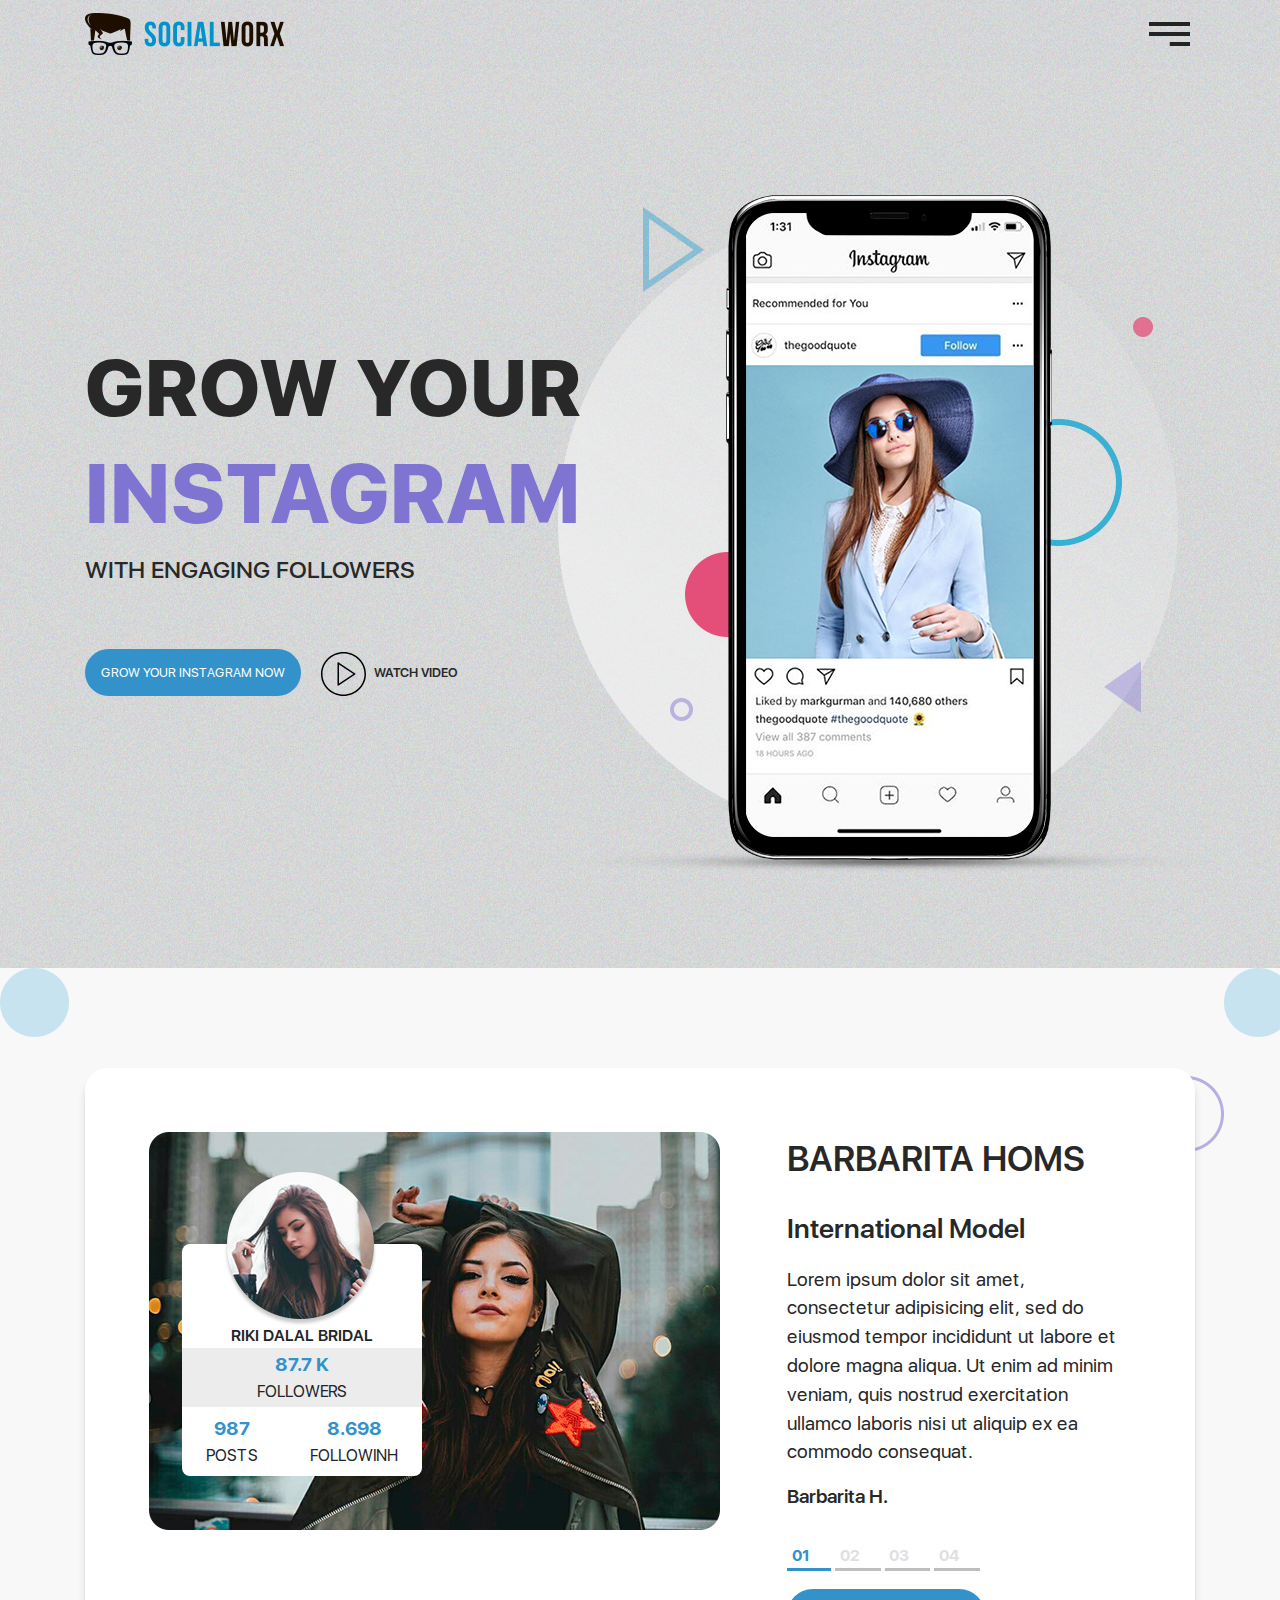
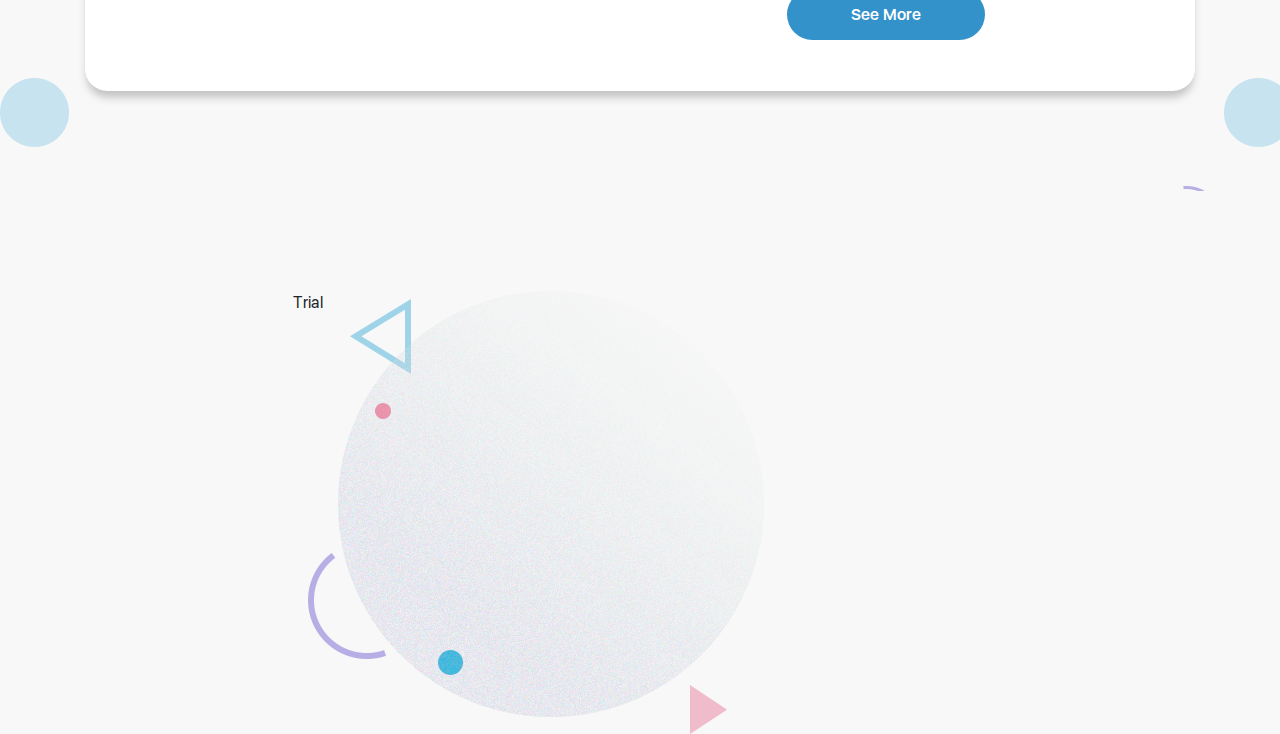
==== index.html @ 3f2e497f "two sections" ====
<!DOCTYPE html>
<html lang="en">
    <head>
        <title>Social Worx</title>
        <meta charset="utf-8">
        <meta name="viewport" content="width=device-width,initial-scale=1">    
        <link rel="stylesheet" href="./css/bootstrap.min.css">
        <link rel="stylesheet" href="./css/style.css"> 
    </head>
    <body>
        <nav class="navbar navbar-expand-lg" id="mainNav">
            <div class="container">
                      <a class="navbar-brand" href="#page-top"><img src="img/logo.png"/></a>
                      <a href="#" class="navbar-toggler-right">
                         <i class="h_menu_icon"></i>
                      </a>                      
            </div>
        </nav>
    <header class="masthead">
            <div class="container h-100">
              <div class="row h-100">
                <div class="col-lg-7 my-auto h_content">
                  <div class="header-content">
                     <div><h1 class="h_title">Grow Your</h1></div> 
                     <div><h1 class="h_subtitle">Instagram</h1></div> 
                     <span class="h_text">With engaging followers</span>
                     <div class="h_links">
                         <a href="#grow" class="h_btn">GROW YOUR INSTAGRAM NOW</a>
                         <a href="#watch" class="h_play_link"><i class="play"></i> Watch Video</a>
                     </div>
                    
                  </div>
                </div>
                <div class="col-lg-5 my-auto h_device">
                  <div class="device-container">
                    <div class="device-mockup iphone6_plus portrait white">
                      <div class="device">
                        <div class="screen">
                          <!-- Demo image for screen mockup, you can put an image here, some HTML, an animation, video, or anything else! -->
                          <img src="img/3.png" alt="">
                        </div>
                        <div class="button">
                          <!-- You can hook the "home button" to some JavaScript events or just remove it -->
                        </div>
                      </div>
                    </div>
                  </div>
                </div>
              </div>
            </div>
    </header>
    <section class="testimonials text-center" id="testimonials">
            <div class="container">              
                  <div class="testimonial">
                        <div class="row">
                      <div class="col-lg-7">
                          <div class="tes-img-block">
                              <img src="img/group.png" alt="" class="tes-img">
                              <div class="tes-account-block">
                                  <img src="img/ava.png" alt="" class="account-ava">
                                    <span class="account-name">Riki Dalal Bridal</span>
                                    <div class="folowers"><span class="cnt">87.7 k</span> Followers</div>
                                    <div class="account-counter">
                                        <span class="account-posts"><span class="cnt">987</span> posts</span>
                                        <span class="account-folowinh"><span class="cnt">8.698</span> followinh</span>
                                    </div>
                              </div>
                          </div>
                      </div>
                      <div class="col-lg-5">
                          <div class="tes-data-block">
                          <span class="tes-name">Barbarita Homs</span>
                          <span class="tes-subtitle">International Model</span>
                          <div class="tes-text">
                                Lorem ipsum dolor sit amet, consectetur adipisicing elit, sed do eiusmod tempor incididunt ut labore et dolore magna aliqua. Ut enim ad minim veniam, quis nostrud exercitation ullamco laboris nisi ut aliquip ex ea commodo consequat. 
                          </div>
                          <span class="tes-author">Barbarita H.</span>
                          <div class="slides">
                              <ul>
                                  <li class="active"><a href="#1">01</a></li>
                                  <li><a href="#2">02</a></li>
                                  <li><a href="#3">03</a></li>
                                  <li><a href="#4">04</a></li>                       
                              </ul>
                          </div>
                          <a href="#more" class="insta-button">See More</a>
                        </div>
                      </div> 
                      </div>                   
                              
              </div>
            </div>
    </section>     
    <section class="trial-offer text-center" id="trial-offer">
            <div class="container">              
                <div class="row">
                        <div class="col-lg-5">
                            <img src="img/trial.png" class="trial-bg">
                            <div class="trial-cost">
                                Trial
                            </div>
                        </div>
                        <div class="col-lg-7"></div>
                </div>
            </div>      

    </section>
          <script src="./js/jquery-3.3.1.min.js"></script>
          <script src="./js/bootstrap.min.js"></script>    
          <script src="./js/script.js"></script>
    </body>
</html>
---- css/style.css ----
/*-----------Bg images-------------*/
/*-----------Font colors-----------*/
/*------------Bg colors-----------*/
@font-face {
  font-family: 'SF UI Display Ultralight';
  font-style: normal;
  font-weight: normal;
  src: local("SF UI Display Ultralight"), url("sf-ui-display-ultralight-58646b19bf205.woff") format("woff"); }

@font-face {
  font-family: 'SF UI Display Thin';
  font-style: normal;
  font-weight: normal;
  src: local("SF UI Display Thin"), url("sf-ui-display-thin-58646e9b26e8b.woff") format("woff"); }

@font-face {
  font-family: 'SF UI Display Light';
  font-style: normal;
  font-weight: normal;
  src: local("SF UI Display Light"), url("sf-ui-display-light-58646b33e0551.woff") format("woff"); }

@font-face {
  font-family: 'SF UI Display Medium';
  font-style: normal;
  font-weight: normal;
  src: local("SF UI Display Medium"), url("sf-ui-display-medium-58646be638f96.woff") format("woff"); }

@font-face {
  font-family: 'SF UI Display Regular';
  font-style: normal;
  font-weight: normal;
  src: local("SF UI Display Regular"), url("SFUIDisplay-Regular.woff") format("woff"); }

@font-face {
  font-family: 'SF UI Display Semibold';
  font-style: normal;
  font-weight: normal;
  src: local("SF UI Display Semibold"), url("sf-ui-display-semibold-58646eddcae92.woff") format("woff"); }

@font-face {
  font-family: 'SF UI Display Bold';
  font-style: normal;
  font-weight: normal;
  src: local("SF UI Display Bold"), url("sf-ui-display-bold-58646a511e3d9.woff") format("woff"); }

@font-face {
  font-family: 'SF UI Display Heavy';
  font-style: normal;
  font-weight: normal;
  src: local("SF UI Display Heavy"), url("sf-ui-display-heavy-586470160b9e5.woff") format("woff"); }

body, html {
  width: 100%;
  height: 100%; }

body {
  font-family: SF UI Display Regular,MyriadPro-Regular,sans-serif;
  background-color: #f8f8f8; }

a {
  -webkit-transition: all .35s;
  -o-transition: all .35s;
  transition: all .35s; }

hr {
  max-width: 100px;
  margin: 25px auto 0;
  border-width: 1px;
  border-color: rgba(34, 34, 34, 0.1); }
  hr.light {
    border-color: #fff; }

h1, h2, h3, h4, h5, h6 {
  font-family: SF UI Display Heavy,Helvetica,Arial,sans-serif;
  font-weight: 200;
  letter-spacing: 1px; }

p {
  font-size: 18px;
  line-height: 1.5;
  margin-bottom: 20px; }

section {
  padding: 100px 0; }
  section h2 {
    font-size: 50px; }

i.play {
  background: url("../img/play-button.svg");
  display: inline-block;
  height: 2.8rem;
  width: 2.8rem;
  vertical-align: middle;
  margin-right: 0.3rem; }

i.h_menu_icon {
  background: url("../img/menu.png");
  display: inline-block;
  height: 1.5rem;
  width: 2.6rem;
  vertical-align: middle;
  margin-right: 0.3rem; }

.h_content {
  z-index: 2; }

.h_device {
  z-index: 1; }

.insta-button {
  padding: 1rem 4rem;
  background-color: #3392ca;
  color: #fff;
  border-radius: 1.8rem;
  text-decoration: none; }

#mainNav {
  border-color: rgba(34, 34, 34, 0.05);
  background: url("../img/header_bg.png"), #d1d5d4;
  -webkit-transition: all .35s;
  -o-transition: all .35s;
  transition: all .35s;
  font-weight: 200;
  letter-spacing: 1px; }
  #mainNav .navbar-brand {
    color: #fdcc52;
    font-weight: 200;
    letter-spacing: 1px; }
    #mainNav .navbar-brand:focus, #mainNav .navbar-brand:hover {
      color: #fcbd20; }
  #mainNav .navbar-toggler {
    font-size: 12px;
    padding: 8px 10px;
    color: #222; }
  #mainNav .navbar-nav > li > a {
    font-size: 11px;
    letter-spacing: 2px;
    text-transform: uppercase;
    color: #222; }
    #mainNav .navbar-nav > li > a.active {
      color: #fdcc52 !important;
      background-color: transparent; }
      #mainNav .navbar-nav > li > a.active:hover {
        background-color: transparent; }
    #mainNav .navbar-nav > li > a:focus {
      color: #222; }
      #mainNav .navbar-nav > li > a:focus:hover {
        color: #fdcc52; }
    #mainNav .navbar-nav > li > a:hover {
      color: #fdcc52; }

#testimonials {
  background: url("../img/testimonials_bg.png"); }
  #testimonials .testimonial {
    width: 100%;
    background-color: #fff;
    padding: 4rem;
    border-radius: 1.4rem;
    box-shadow: 0 8px 8px -2px #23232342;
    -moz-box-shadow: 0 8px 8px -2px #23232342;
    -webkit-box-shadow: 0 8px 8px -2px #23232342; }
    #testimonials .testimonial .tes-img-block {
      width: 100%; }
    #testimonials .testimonial .tes-data-block {
      font-family: SF UI Display Semibold,Helvetica,Arial,sans-serif;
      text-align: left;
      padding-left: 3rem;
      color: #282828; }
      #testimonials .testimonial .tes-data-block .tes-name {
        font-size: 2.2rem;
        text-transform: uppercase;
        display: block;
        padding-bottom: 1.5rem; }
      #testimonials .testimonial .tes-data-block .tes-subtitle {
        font-size: 1.7rem; }
      #testimonials .testimonial .tes-data-block .tes-text {
        padding-top: 1rem;
        font-family: SF UI Display Regular,Helvetica,Arial,sans-serif;
        font-size: 1.2rem;
        padding-bottom: 1rem; }
      #testimonials .testimonial .tes-data-block .tes-author {
        font-size: 1.2rem; }
  #testimonials .tes-account-block {
    background-color: #fff;
    padding-top: 5rem;
    border-radius: 0.5rem;
    position: absolute;
    top: 7rem;
    left: 3rem; }
    #testimonials .tes-account-block .account-ava {
      position: absolute;
      top: -4.5rem;
      left: 2.6rem; }
    #testimonials .tes-account-block .account-name {
      font-family: SF UI Display Semibold,Helvetica,Arial,sans-serif;
      text-transform: uppercase; }
    #testimonials .tes-account-block .folowers {
      background-color: #ececec;
      padding: 0.2rem;
      text-transform: uppercase;
      font-family: SF UI Display Regular,Helvetica,Arial,sans-serif; }
    #testimonials .tes-account-block .cnt {
      color: #3392ca;
      font-family: SF UI Display Bold,Helvetica,Arial,sans-serif;
      text-transform: uppercase;
      font-size: 1.2rem;
      display: block; }
    #testimonials .tes-account-block .account-posts, #testimonials .tes-account-block .account-folowinh {
      display: inline-block;
      padding: 0.5rem 1.5rem;
      text-transform: uppercase;
      font-family: SF UI Display Regular,Helvetica,Arial,sans-serif; }
  #testimonials .insta-button {
    text-decoration: none; }
    #testimonials .insta-button:hover {
      color: #fff;
      background-color: #287eb1; }
  #testimonials .slides ul {
    list-style: none;
    padding-left: 0;
    padding-top: 2rem;
    padding-bottom: 1rem; }
    #testimonials .slides ul li {
      display: inline-block;
      padding-right: 1rem;
      border-bottom: 0.2rem solid;
      text-align: center;
      color: #bebebe;
      text-transform: uppercase;
      font-family: SF UI Display Bold,Helvetica,Arial,sans-serif; }
      #testimonials .slides ul li.active, #testimonials .slides ul li:hover {
        color: #3392ca; }
        #testimonials .slides ul li.active a, #testimonials .slides ul li:hover a {
          color: #3392ca; }
      #testimonials .slides ul li a {
        padding: 0.3rem;
        color: #e0e0e0;
        text-decoration: none; }

#trial-offer .trial-bg {
  position: absolute; }

@media (min-width: 992px) {
  #mainNav {
    border-color: transparent; }
    #mainNav .navbar-brand {
      color: fade(white, 70%); }
      #mainNav .navbar-brand:focus, #mainNav .navbar-brand:hover {
        color: #fff; }
    #mainNav .navbar-nav > li > a {
      color: rgba(255, 255, 255, 0.7); }
      #mainNav .navbar-nav > li > a:focus {
        color: rgba(255, 255, 255, 0.7); }
        #mainNav .navbar-nav > li > a:focus:hover {
          color: #fff; }
      #mainNav .navbar-nav > li > a:hover {
        color: #fff; }
    #mainNav.navbar-shrink {
      border-color: rgba(34, 34, 34, 0.1);
      background-color: #fff; }
      #mainNav.navbar-shrink .navbar-brand {
        color: #222; }
        #mainNav.navbar-shrink .navbar-brand:focus, #mainNav.navbar-shrink .navbar-brand:hover {
          color: #fdcc52; }
      #mainNav.navbar-shrink .navbar-nav > li > a {
        color: #222; }
        #mainNav.navbar-shrink .navbar-nav > li > a:focus {
          color: #222; }
          #mainNav.navbar-shrink .navbar-nav > li > a:focus:hover {
            color: #fdcc52; }
        #mainNav.navbar-shrink .navbar-nav > li > a:hover {
          color: #fdcc52; } }

header.masthead {
  position: relative;
  width: 100%;
  padding-top: 150px;
  padding-bottom: 100px;
  color: #282828;
  background: url("../img/header_bg.png"), #d1d5d4; }
  header.masthead .header-content {
    max-width: 500px;
    margin-bottom: 100px;
    text-align: center; }
    header.masthead .header-content .h_title {
      font-size: 5rem;
      color: #282828;
      text-transform: uppercase;
      text-align: left; }
    header.masthead .header-content .h_subtitle {
      font-size: 5.2rem;
      color: #7f74d1;
      text-transform: uppercase;
      text-align: left; }
    header.masthead .header-content .h_text {
      display: block;
      font-family: SF UI Display Medium;
      font-size: 1.5rem;
      color: #282828;
      text-transform: uppercase;
      text-align: left; }
    header.masthead .header-content .h_links {
      margin-top: 4rem; }
      header.masthead .header-content .h_links a {
        text-decoration: none; }
      header.masthead .header-content .h_links .h_btn {
        color: #fff;
        background-color: #3392ca;
        padding: 1rem;
        border-radius: 1.5rem;
        font-size: 0.8rem;
        text-decoration: none;
        text-transform: uppercase; }
        header.masthead .header-content .h_links .h_btn:hover {
          background-color: #287eb1; }
      header.masthead .header-content .h_links .h_play_link {
        margin-left: 1rem;
        font-size: 0.8rem;
        text-transform: uppercase;
        color: #282828;
        font-family: SF UI Display Semibold; }
    header.masthead .header-content h1 {
      font-size: 30px; }
  header.masthead .device-container {
    max-width: 325px; }
    header.masthead .device-container .screen img {
      border-radius: 3px; }

@media (min-width: 992px) {
  header.masthead {
    height: 100vh;
    min-height: 775px;
    padding-top: 0;
    padding-bottom: 0; }
    header.masthead .header-content {
      margin-bottom: 0;
      text-align: left; }
      header.masthead .header-content h1 {
        font-size: 50px; }
    header.masthead .device-container {
      max-width: 325px;
      margin-left: -12rem;
      margin-top: 2rem;
      z-index: 1; } }

section.download {
  position: relative;
  padding: 150px 0; }
  section.download h2 {
    font-size: 50px;
    margin-top: 0; }
  section.download .badges .badge-link {
    display: block;
    margin-bottom: 25px; }
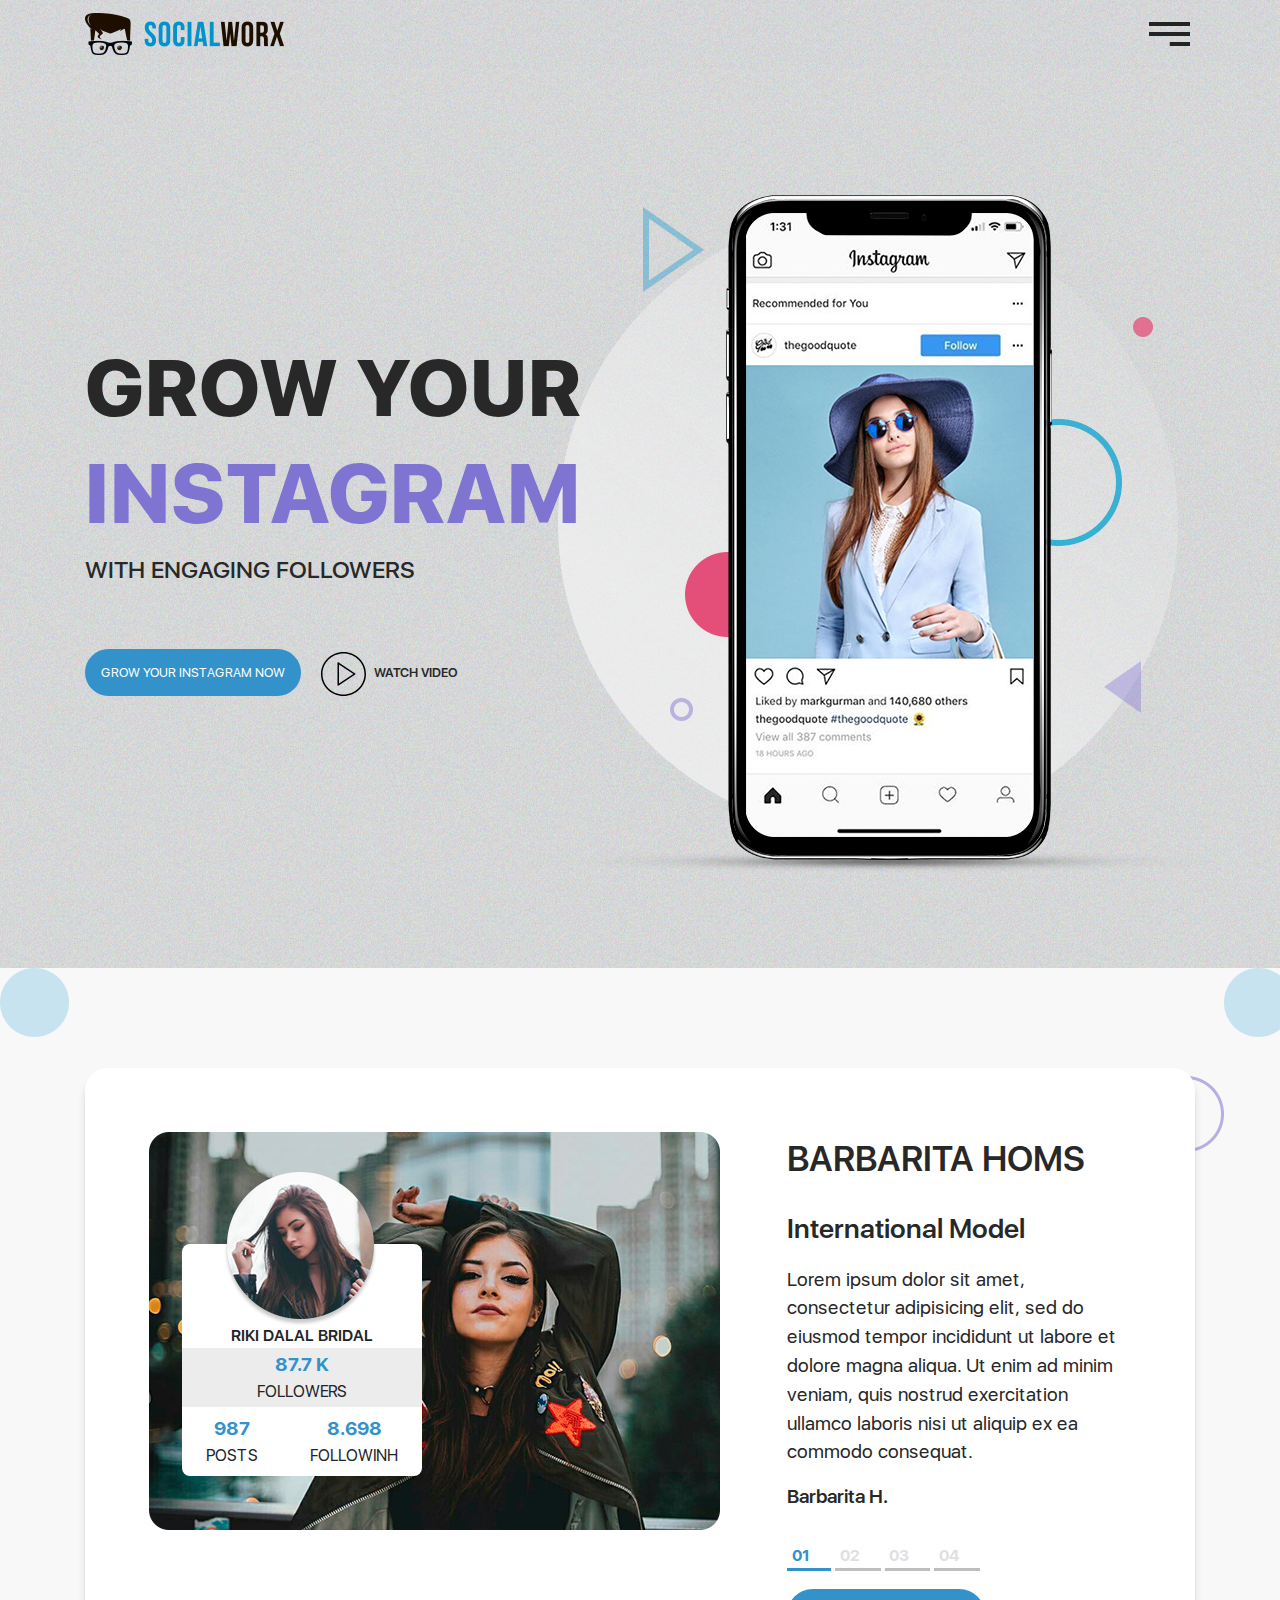
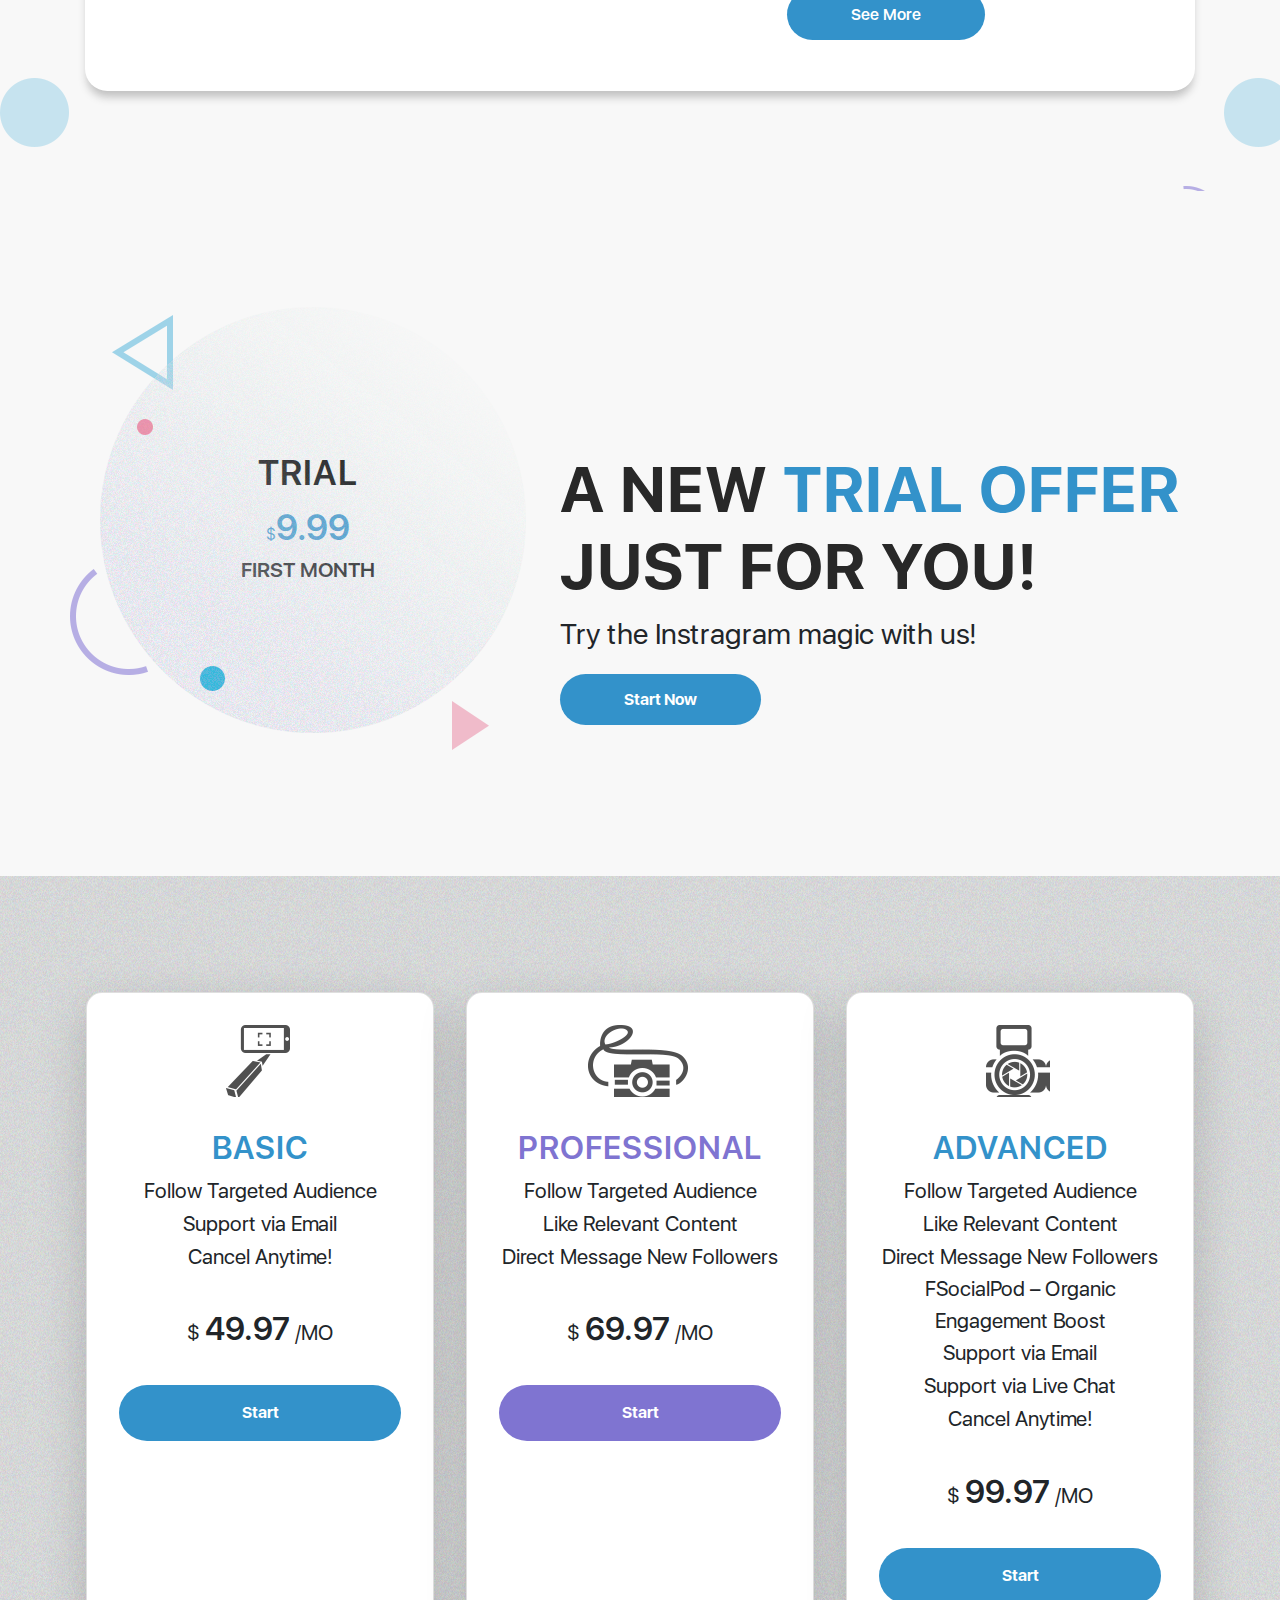
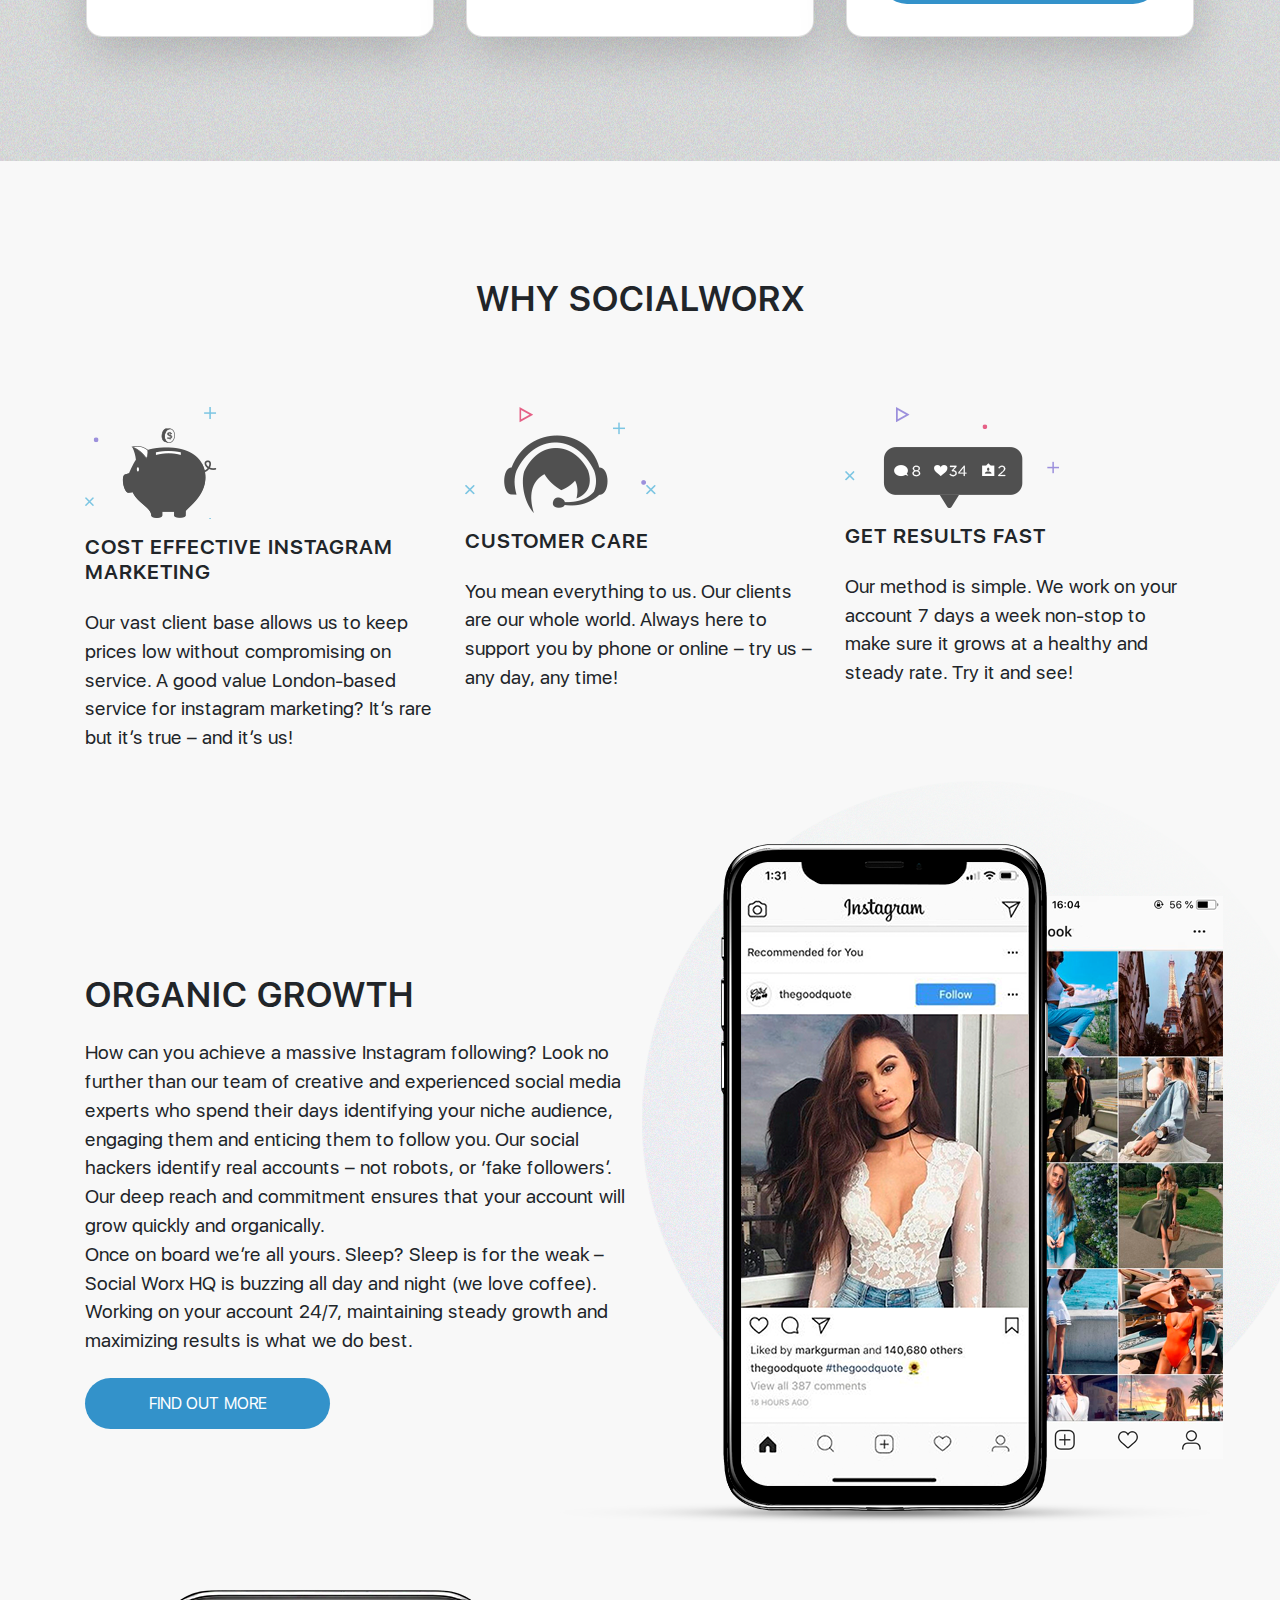
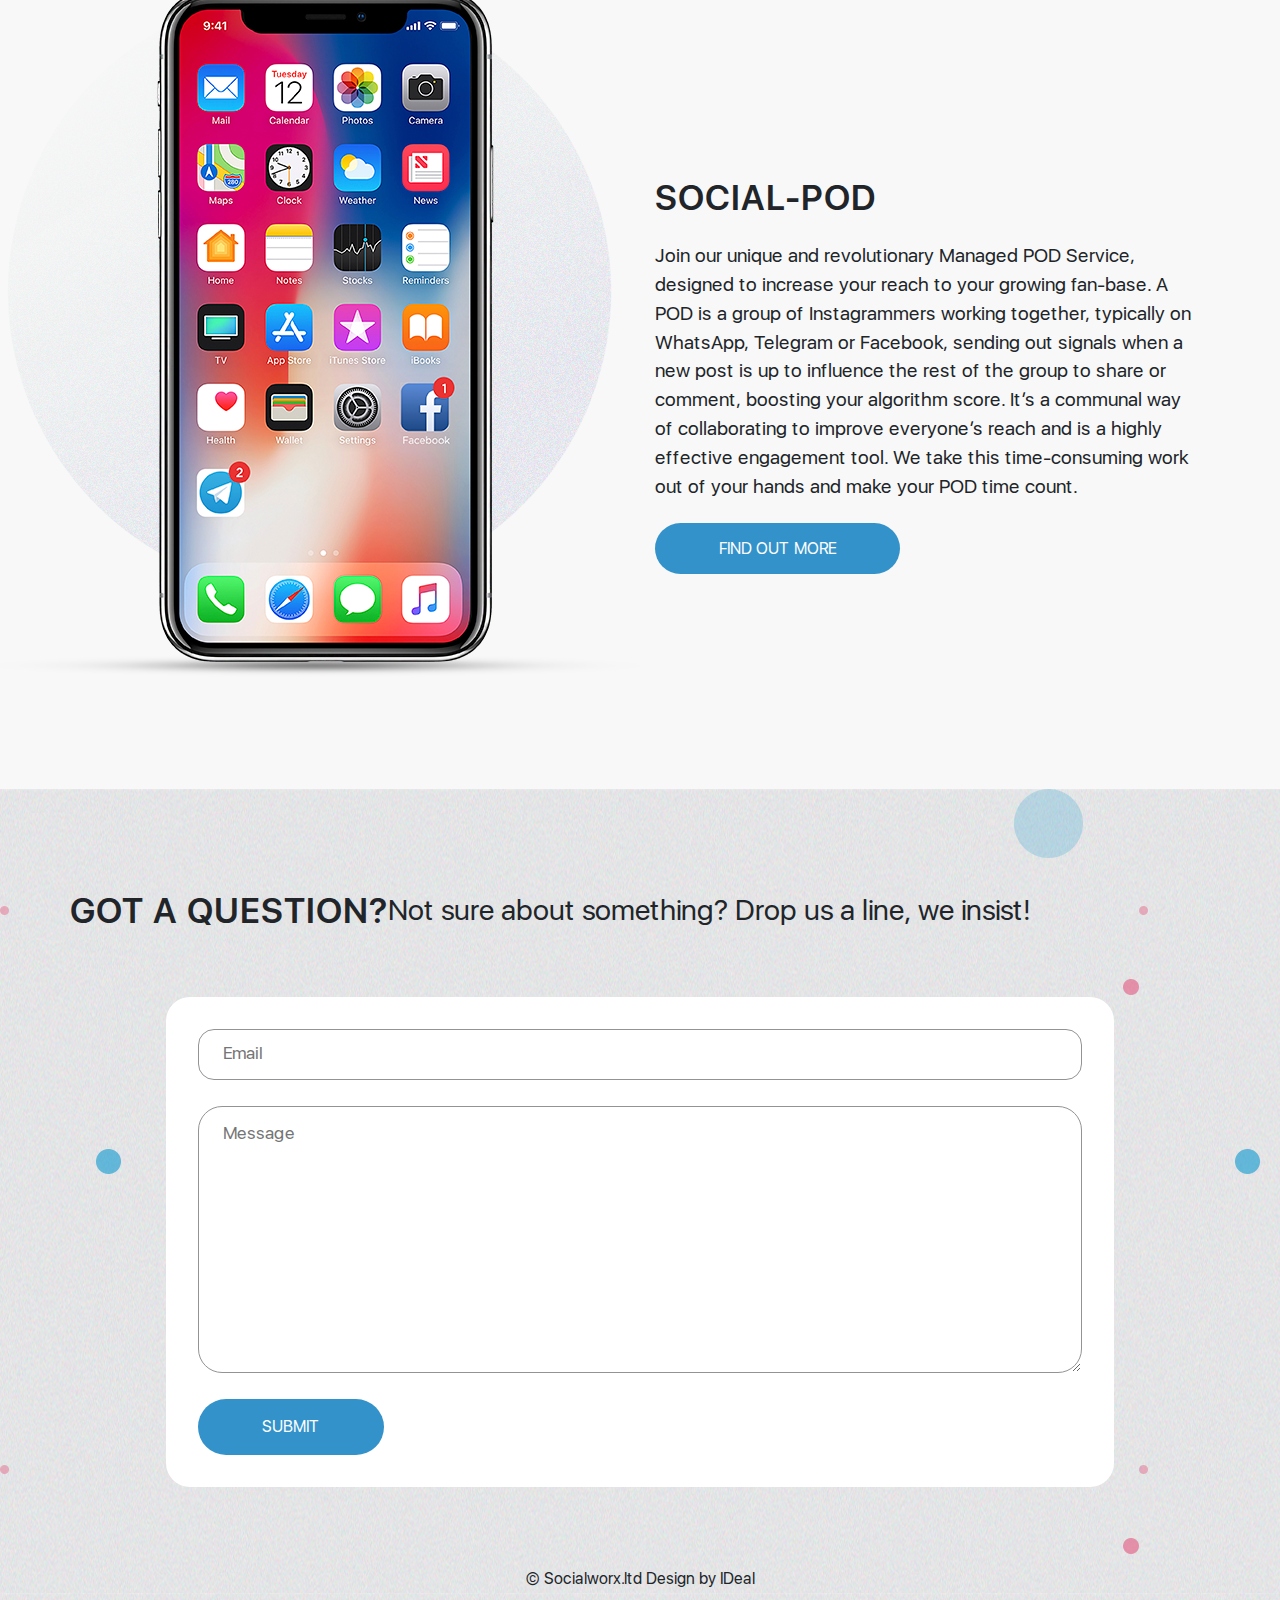
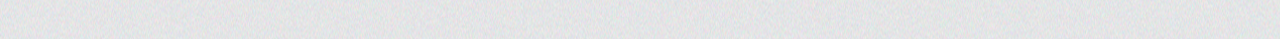
==== commit fbdcad91: "without phone slider" ====
--- a/index.html
+++ b/index.html
@@ -97,14 +97,143 @@
                         <div class="col-lg-5">
                             <img src="img/trial.png" class="trial-bg">
                             <div class="trial-cost">
-                                Trial
+                                <h2>Trial</h2>
+                                <div class="cost">$<span>9.99</span></div>
+                                <p>First Month</p>
                             </div>
                         </div>
-                        <div class="col-lg-7"></div>
-                </div>
-            </div>      
+                        <div class="col-lg-7 trial-text">
+                            <h2>A new <span class="trial-blue-text">TRIAL offer</span> just for you! </h2>
+                            <span class="trial-subtitle">Try the Instragram magic with us! </span>
+                            <a href="#start" class="insta-button">Start Now</a>
+                        </div>
+                </div>
+            </div>
+    </section>
+    <section class="pricing text-center card-deck mb-3" id="pricing">
+            <div class="container">              
+                <div class="row">
+                        <div class="card mb-4 price-block shadow-lg">
+                            <span class="price-icon">
+                                <i class="p-basic"></i>
+                            </span>
+                            <h2>Basic</h2>
+                            <p>Follow Targeted Audience</p>
+                            <p>Support via Email</p>
+                            <p>Cancel Anytime!</p>
+                            
+                            <p class="cost">$ <span class="number">49.97</span> /MO</p>
 
-    </section>
+                            <a href="#start" class="insta-button">Start</a>
+                        </div>
+                        <div class="card mb-4 price-block price-pro shadow-lg">
+                                <span class="price-icon">
+                                        <i class="p-pro"></i>
+                                    </span>
+                                    <h2>Professional</h2>
+                                    <p>Follow Targeted Audience</p>
+                                    <p>Like Relevant Content</p>
+                                    <p>Direct Message New Followers</p>
+                                    
+                                    <p class="cost">$ <span class="number">69.97</span> /MO</p>
+        
+                                    <a href="#start" class="insta-button">Start</a>
+                        </div>
+                        <div class="card mb-4 price-block shadow-lg">
+                                <span class="price-icon">
+                                        <i class="p-advanced"></i>
+                                    </span>
+                                    <h2>ADVANCED</h2>
+                                    <p>Follow Targeted Audience</p>
+                                    <p>Like Relevant Content</p>
+                                    <p>Direct Message New Followers</p>
+                                    <p>FSocialPod – Organic Engagement Boost</p>
+                                    <p>Support via Email</p>
+                                    <p>Support via Live Chat</p>
+                                    <p>Cancel Anytime!</p>
+                                    
+                                    <p class="cost">$ <span class="number">99.97</span> /MO</p>
+        
+                                    <a href="#start" class="insta-button">Start</a>
+                        </div>
+                </div>
+            </div>
+    </section>
+    <section id="why" class="why text-center">
+        <div class="container">
+            <h2>WHY SOCIALWORX</h2>
+            <div class="row">                
+                <div class="col-lg-4 why-block">
+                    <div class="why-icon"><i class="pig-icon"></i></div>
+                    <h2>COST EFFECTIVE INSTAGRAM MARKETING</h2>
+                    <p>Our vast client base allows us to keep prices low without compromising on service. A good value London-based service for instagram marketing? It’s rare but it’s true – and it’s us!</p>
+
+                </div>
+                <div class="col-lg-4 why-block">
+                    <div class="why-icon"><i class="support-icon"></i></div>
+                    <h2>CUSTOMER CARE</h2>
+                    <p>You mean everything to us. Our clients are our whole world. Always here to support you by phone or online – try us – any day, any time!</p>
+                </div>
+                <div class="col-lg-4 why-block">
+                    <div class="why-icon"><i class="likes-icon"></i></div>
+                   <h2>GET RESULTS FAST</h2>
+                   <p>Our method is simple. We work on your account 7 days a week non-stop to make sure it grows at a healthy and steady rate. Try it and see!</p>
+
+                </div>
+            </div>
+        </div>
+    </section>
+    <section id="organic-growth" class="organic-growth">
+        <div class="container">
+            <div class="row">
+                <div class="col-lg-6">
+                  <h2>ORGANIC GROWTH</h2> 
+                  <p>
+                    How can you achieve a massive Instagram following? Look no further than our team of creative and experienced social media experts who spend their days identifying your niche audience, engaging them and enticing them to follow you. Our social hackers identify real accounts – not robots, or ‘fake followers’. Our deep reach and commitment ensures that your account will grow quickly and organically.
+                  </br>Once on board we’re all yours. Sleep? Sleep is for the weak – Social Worx HQ is buzzing all day and night (we love coffee). Working on your account 24/7, maintaining steady growth and maximizing results is what we do best.
+                  </p>
+                  <a href="#start" class="insta-button">Find out more</a>
+                </div>
+                <div class="col-lg-6">
+                  <img class="grow-img" src="img/group2.png"/>
+                </div>  
+            </div>
+        </div>
+    </section>
+    <section id="social-pod" class="social-pod">
+        <div class="container">
+            <div class="row">
+                <div class="col-lg-6">
+                    <img class="socpod-img" src="img/socialpod.png"/>
+                </div>
+                <div class="col-lg-6">                 
+                  <h2>SOCIAL-POD</h2> 
+                  <p>
+                        Join our unique and revolutionary Managed POD Service, designed to increase your reach to your growing fan-base. A POD is a group of Instagrammers working together, typically on WhatsApp, Telegram or Facebook, sending out signals when a new post is up to influence the rest of the group to share or comment, boosting your algorithm score. It’s a communal way of collaborating to improve everyone’s reach and is a highly effective engagement tool. We take this time-consuming work out of your hands and make your POD time count.
+                  </p>
+                  <a href="#start" class="insta-button">Find out more</a>
+                </div>  
+            </div>
+        </div>
+    </section>
+    <section id="questions" class="questions">
+        <div class="container">
+            <div class="row">
+                <h2>GOT A QUESTION?</h2>
+                <span class="questions-subtitle">Not sure about something? Drop us a line, we insist!</span>
+                <form action="" class="contact-form">
+                    <input type="email" name="email" id="email" placeholder="Email">
+                    <textarea name="message" id="message" cols="30" rows="10" placeholder="Message"></textarea>
+                    <input type="submit" class="insta-button" value="Submit">
+                </form>
+            </div>
+        </div>
+        
+    <div id="copyright" class="text-center">
+        © Socialworx.ltd Design by IDeal
+    </div>
+    </section>
+    
           <script src="./js/jquery-3.3.1.min.js"></script>
           <script src="./js/bootstrap.min.js"></script>    
           <script src="./js/script.js"></script>
--- a/css/style.css
+++ b/css/style.css
@@ -112,7 +112,10 @@
   background-color: #3392ca;
   color: #fff;
   border-radius: 1.8rem;
-  text-decoration: none; }
+  text-decoration: none;
+  white-space: nowrap; }
+  .insta-button:hover {
+    background-color: #287eb1; }
 
 #mainNav {
   border-color: rgba(34, 34, 34, 0.05);
@@ -237,8 +240,228 @@
         color: #e0e0e0;
         text-decoration: none; }
 
-#trial-offer .trial-bg {
-  position: absolute; }
+#trial-offer {
+  margin-bottom: 4rem; }
+  #trial-offer .trial-bg {
+    position: absolute;
+    left: 0;
+    top: 1rem; }
+  #trial-offer .trial-cost {
+    margin-top: 10rem;
+    text-align: center; }
+    #trial-offer .trial-cost h2 {
+      font-family: SF UI Display Semibold,Helvetica,Arial,sans-serif;
+      text-transform: uppercase;
+      font-size: 2.2rem;
+      color: #000; }
+    #trial-offer .trial-cost .cost {
+      color: #3392ca;
+      text-align: center; }
+      #trial-offer .trial-cost .cost span {
+        font-family: SF UI Display Semibold,Helvetica,Arial,sans-serif;
+        text-transform: uppercase;
+        font-size: 2.2rem; }
+    #trial-offer .trial-cost p {
+      font-family: SF UI Display Semibold,Helvetica,Arial,sans-serif;
+      text-transform: uppercase;
+      font-size: 1.3rem;
+      color: #000; }
+  #trial-offer .trial-text {
+    padding-top: 10rem;
+    text-align: left; }
+    #trial-offer .trial-text h2 {
+      font-family: SF UI Display Bold,Helvetica,Arial,sans-serif;
+      text-transform: uppercase;
+      font-size: 4rem;
+      color: #282828; }
+      #trial-offer .trial-text h2 .trial-blue-text {
+        color: #3392ca; }
+    #trial-offer .trial-text .trial-subtitle {
+      display: block;
+      padding-bottom: 2rem;
+      font-size: 1.8rem; }
+    #trial-offer .trial-text .insta-button {
+      text-decoration: none;
+      font-family: SF UI Display Bold,Helvetica,Arial,sans-serif; }
+      #trial-offer .trial-text .insta-button:hover {
+        color: #fff; }
+
+#pricing {
+  background: url("../img/header_bg.png"), #d1d5d4;
+  margin-left: 0;
+  margin-right: 0; }
+  #pricing .price-block {
+    background-color: #fff;
+    border-radius: 1rem;
+    text-align: center;
+    padding: 2rem;
+    margin: 1rem; }
+    #pricing .price-block .insta-button {
+      text-decoration: none;
+      font-family: SF UI Display Bold,Helvetica,Arial,sans-serif; }
+      #pricing .price-block .insta-button:hover {
+        color: #fff; }
+    #pricing .price-block h2 {
+      font-family: SF UI Display Semibold,Helvetica,Arial,sans-serif;
+      text-transform: uppercase;
+      color: #3392ca;
+      font-size: 2rem; }
+    #pricing .price-block p {
+      font-size: 1.3rem;
+      margin-top: 0;
+      margin-bottom: 0.1rem; }
+    #pricing .price-block p.cost {
+      margin-bottom: 2rem;
+      margin-top: 2rem; }
+      #pricing .price-block p.cost .number {
+        font-family: SF UI Display Semibold,Helvetica,Arial,sans-serif;
+        text-transform: uppercase;
+        font-size: 2rem; }
+    #pricing .price-block .price-icon {
+      margin-bottom: 2rem;
+      display: block; }
+    #pricing .price-block i.p-basic {
+      background: url("../img/p-basic.png");
+      display: inline-block;
+      height: 4.5rem;
+      width: 4rem;
+      vertical-align: middle;
+      margin-right: 0.3rem; }
+    #pricing .price-block i.p-advanced {
+      background: url("../img/p-advanced.png");
+      display: inline-block;
+      height: 4.5rem;
+      width: 4rem;
+      vertical-align: middle;
+      margin-right: 0.3rem; }
+    #pricing .price-block i.p-pro {
+      background: url("../img/p-pro.png");
+      display: inline-block;
+      height: 4.5rem;
+      width: 6.25rem;
+      vertical-align: middle;
+      margin-right: 0.3rem; }
+  #pricing .price-pro h2 {
+    color: #7f74d1; }
+  #pricing .price-pro .insta-button {
+    background-color: #7f74d1; }
+    #pricing .price-pro .insta-button:hover {
+      background-color: #655baf; }
+
+#why {
+  text-align: center; }
+  #why h2 {
+    font-family: SF UI Display Semibold,Helvetica,Arial,sans-serif;
+    text-transform: uppercase;
+    font-size: 2.2rem;
+    padding-bottom: 5rem; }
+  #why i.pig-icon {
+    background: url("../img/pig.png");
+    display: inline-block;
+    height: 7rem;
+    width: 9rem;
+    vertical-align: middle;
+    margin-right: 0.3rem; }
+  #why i.support-icon {
+    background: url("../img/support.png");
+    display: inline-block;
+    height: 6.6rem;
+    width: 12rem;
+    vertical-align: middle;
+    margin-right: 0.3rem; }
+  #why i.likes-icon {
+    background: url("../img/likes.png");
+    display: inline-block;
+    height: 6.3rem;
+    width: 13.4rem;
+    vertical-align: middle;
+    margin-right: 0.3rem; }
+  #why .why-block {
+    text-align: left; }
+    #why .why-block h2 {
+      font-size: 1.3rem;
+      margin-top: 1rem;
+      padding-bottom: 1rem; }
+    #why .why-block p {
+      font-size: 1.2rem; }
+
+#organic-growth h2, #social-pod h2 {
+  font-family: SF UI Display Semibold,Helvetica,Arial,sans-serif;
+  text-transform: uppercase;
+  font-size: 2.2rem;
+  padding-bottom: 1rem; }
+
+#organic-growth p, #social-pod p {
+  font-size: 1.2rem;
+  padding-bottom: 1rem; }
+
+#organic-growth .insta-button, #social-pod .insta-button {
+  text-decoration: none;
+  text-transform: uppercase; }
+  #organic-growth .insta-button:hover, #social-pod .insta-button:hover {
+    color: #fff;
+    background-color: #287eb1; }
+
+#organic-growth .grow-img, #social-pod .grow-img {
+  position: absolute;
+  left: -5rem;
+  top: -12rem; }
+
+#social-pod {
+  margin-top: 10rem; }
+  #social-pod .socpod-img {
+    position: absolute;
+    top: -12rem;
+    right: 0; }
+
+#questions {
+  background: url("../img/qu_bg2.png"), url("../img/qu_bg.png");
+  margin-top: 8rem;
+  margin-left: 0;
+  margin-right: 0;
+  padding-bottom: 3rem; }
+  #questions #copyright {
+    margin-top: 3rem; }
+  #questions .contact-form {
+    padding: 2rem;
+    background-color: #fff;
+    border-radius: 1.5rem;
+    width: 100%;
+    margin: 2rem 6rem; }
+    #questions .contact-form input[type="text"], #questions .contact-form input[type="email"] {
+      padding: 0.8rem 1.5rem;
+      display: block;
+      margin-bottom: 1.6rem;
+      width: 100%;
+      border-radius: 1rem;
+      outline: none;
+      border: 1px solid #939393; }
+      #questions .contact-form input[type="text"]::-webkit-input-placeholder, #questions .contact-form input[type="email"]::-webkit-input-placeholder {
+        font-size: 1.1rem; }
+    #questions .contact-form textarea {
+      padding: 0.8rem 1.5rem;
+      display: block;
+      margin-bottom: 1.6rem;
+      width: 100%;
+      border-radius: 1.5rem;
+      outline: none;
+      border: 1px solid #939393; }
+      #questions .contact-form textarea::-webkit-input-placeholder {
+        font-size: 1.1rem; }
+    #questions .contact-form input[type="submit"] {
+      outline: none;
+      cursor: pointer;
+      border: none;
+      text-transform: uppercase; }
+  #questions h2 {
+    font-family: SF UI Display Semibold,Helvetica,Arial,sans-serif;
+    text-transform: uppercase;
+    font-size: 2.2rem;
+    padding-bottom: 1rem; }
+  #questions .questions-subtitle {
+    display: block;
+    padding-bottom: 2rem;
+    font-size: 1.8rem; }
 
 @media (min-width: 992px) {
   #mainNav {
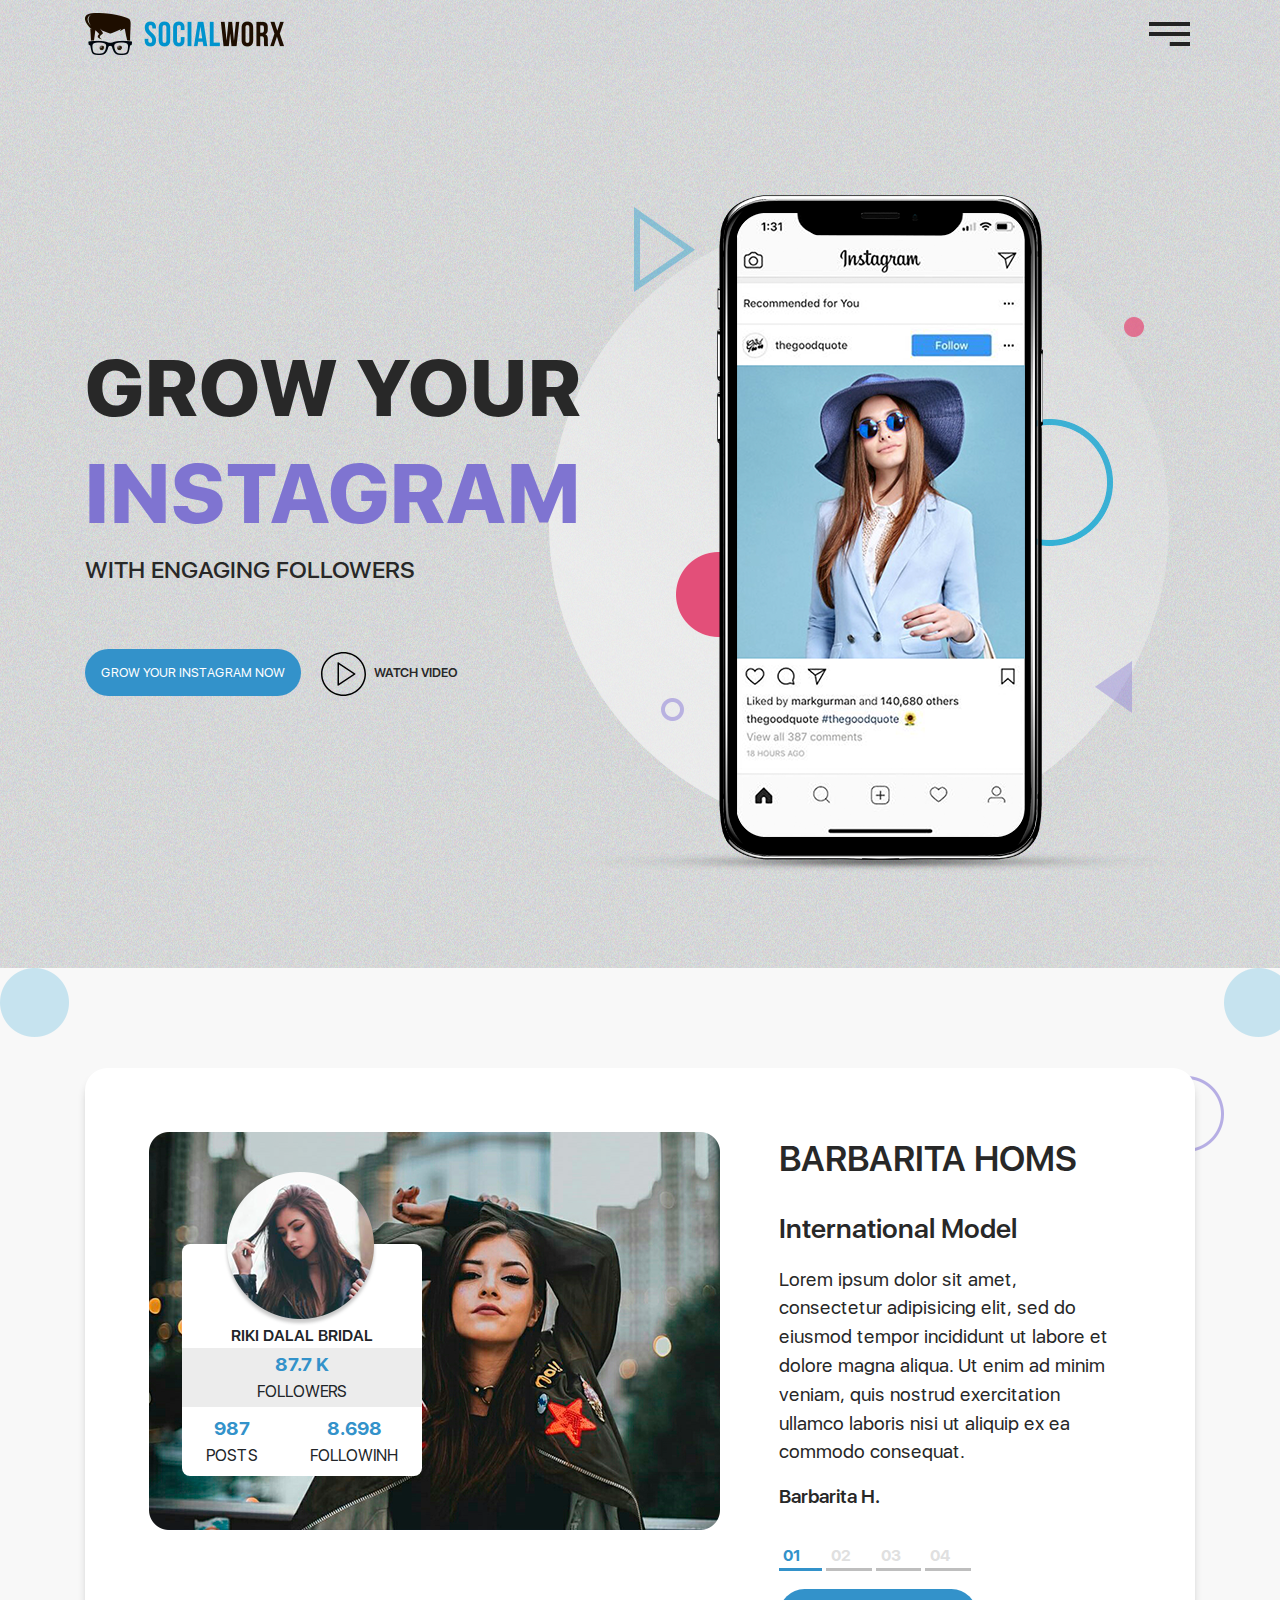
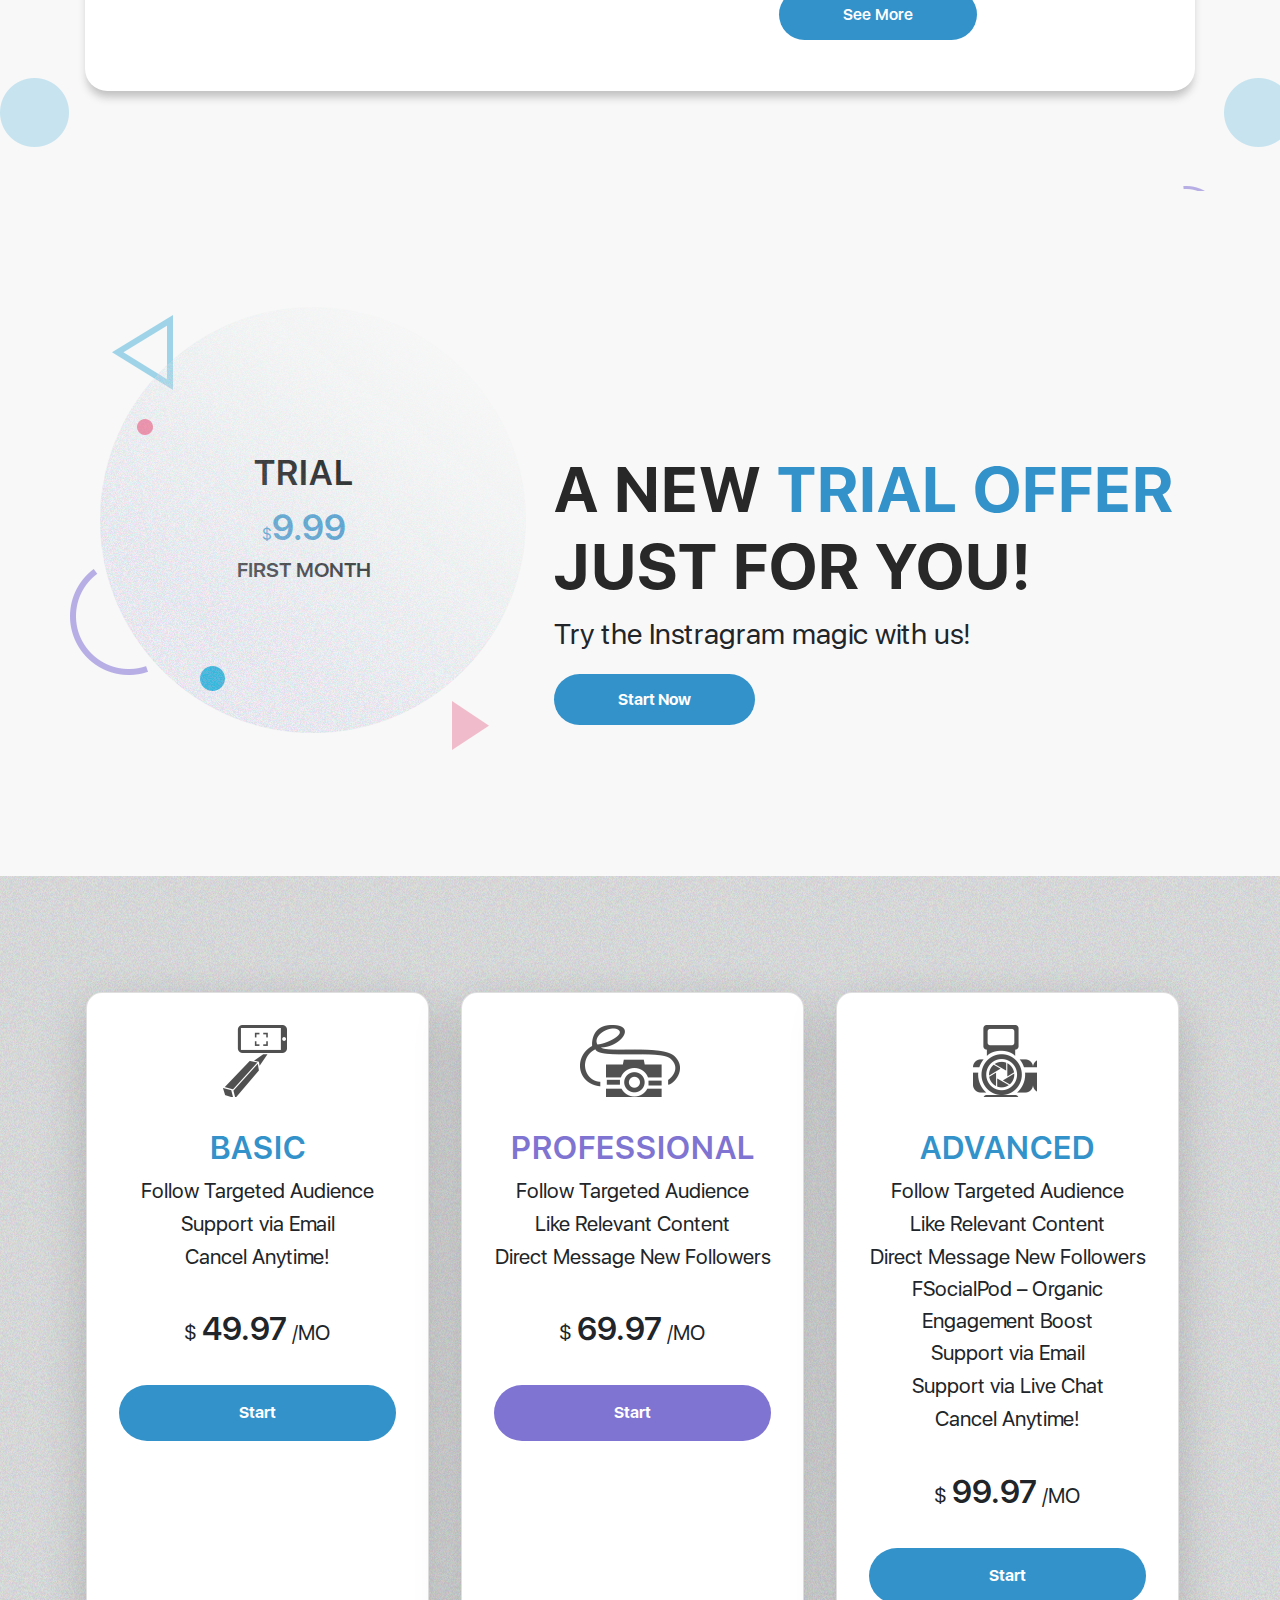
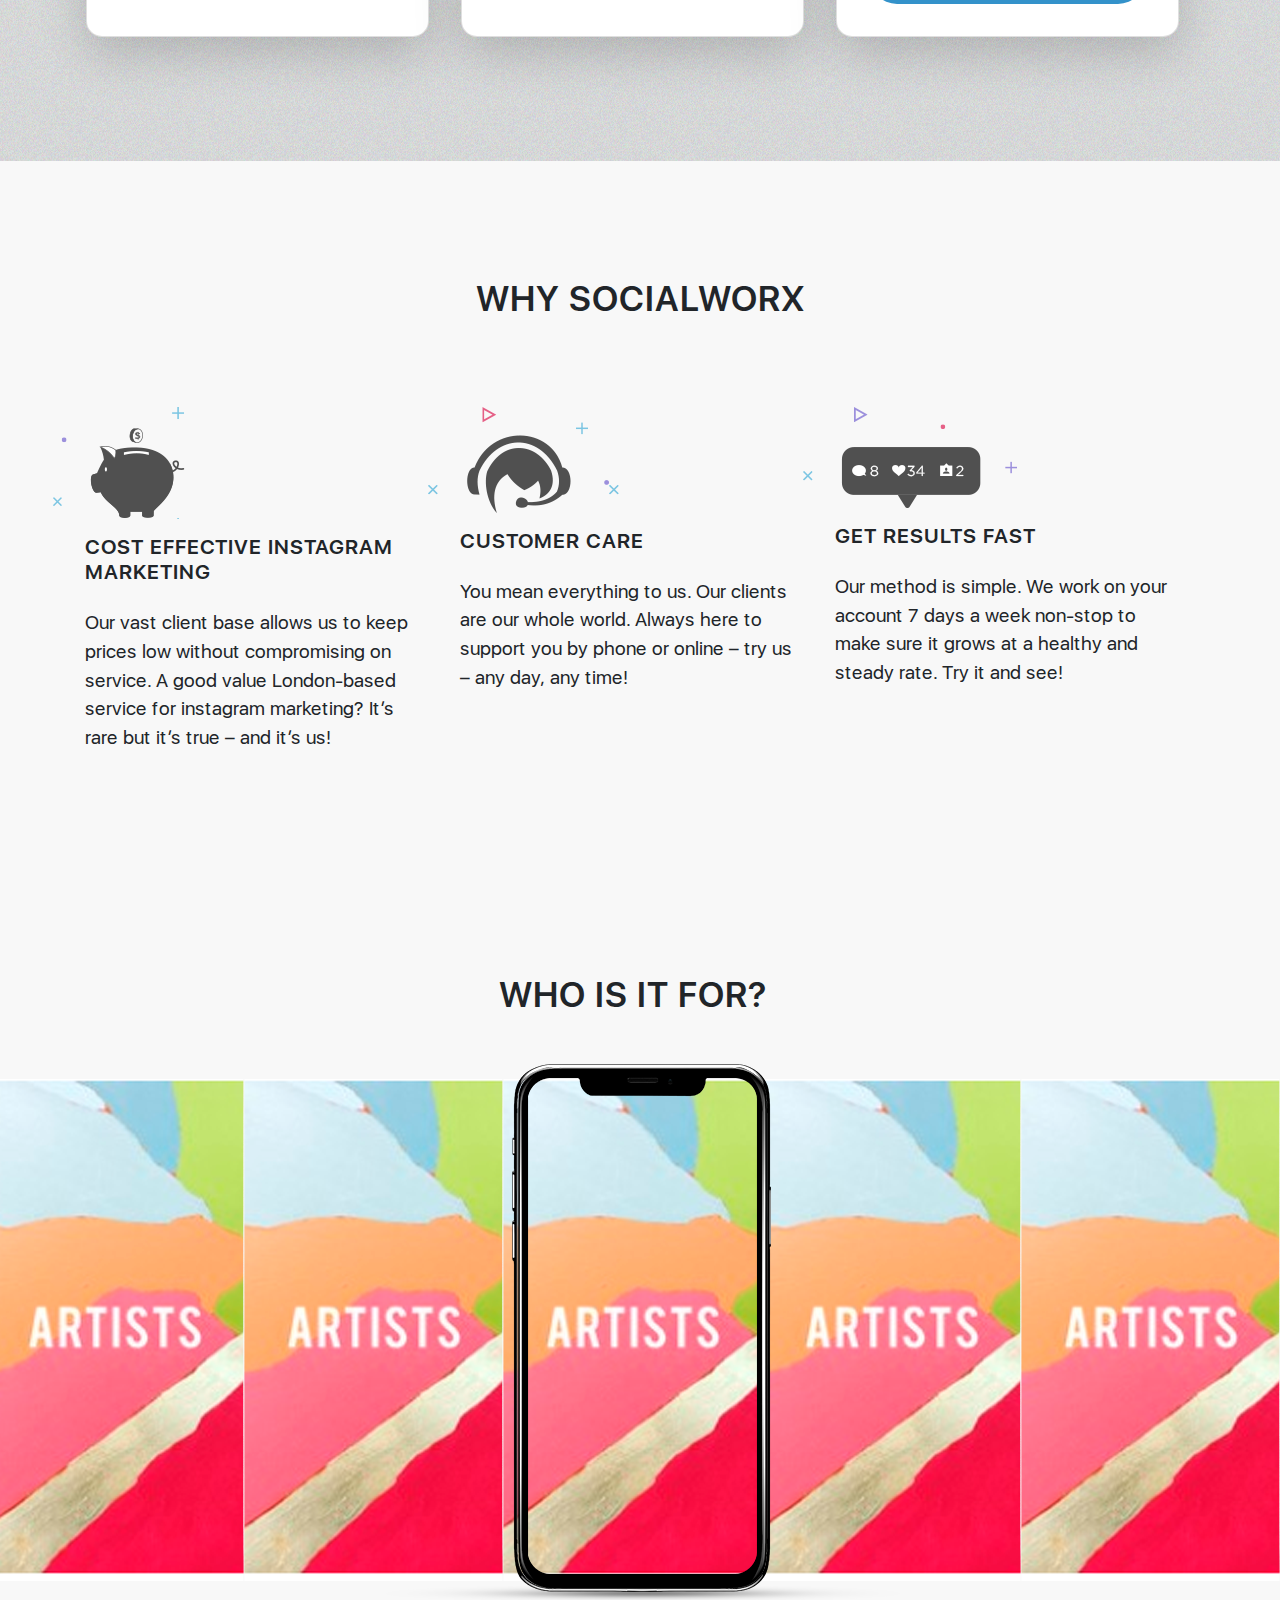
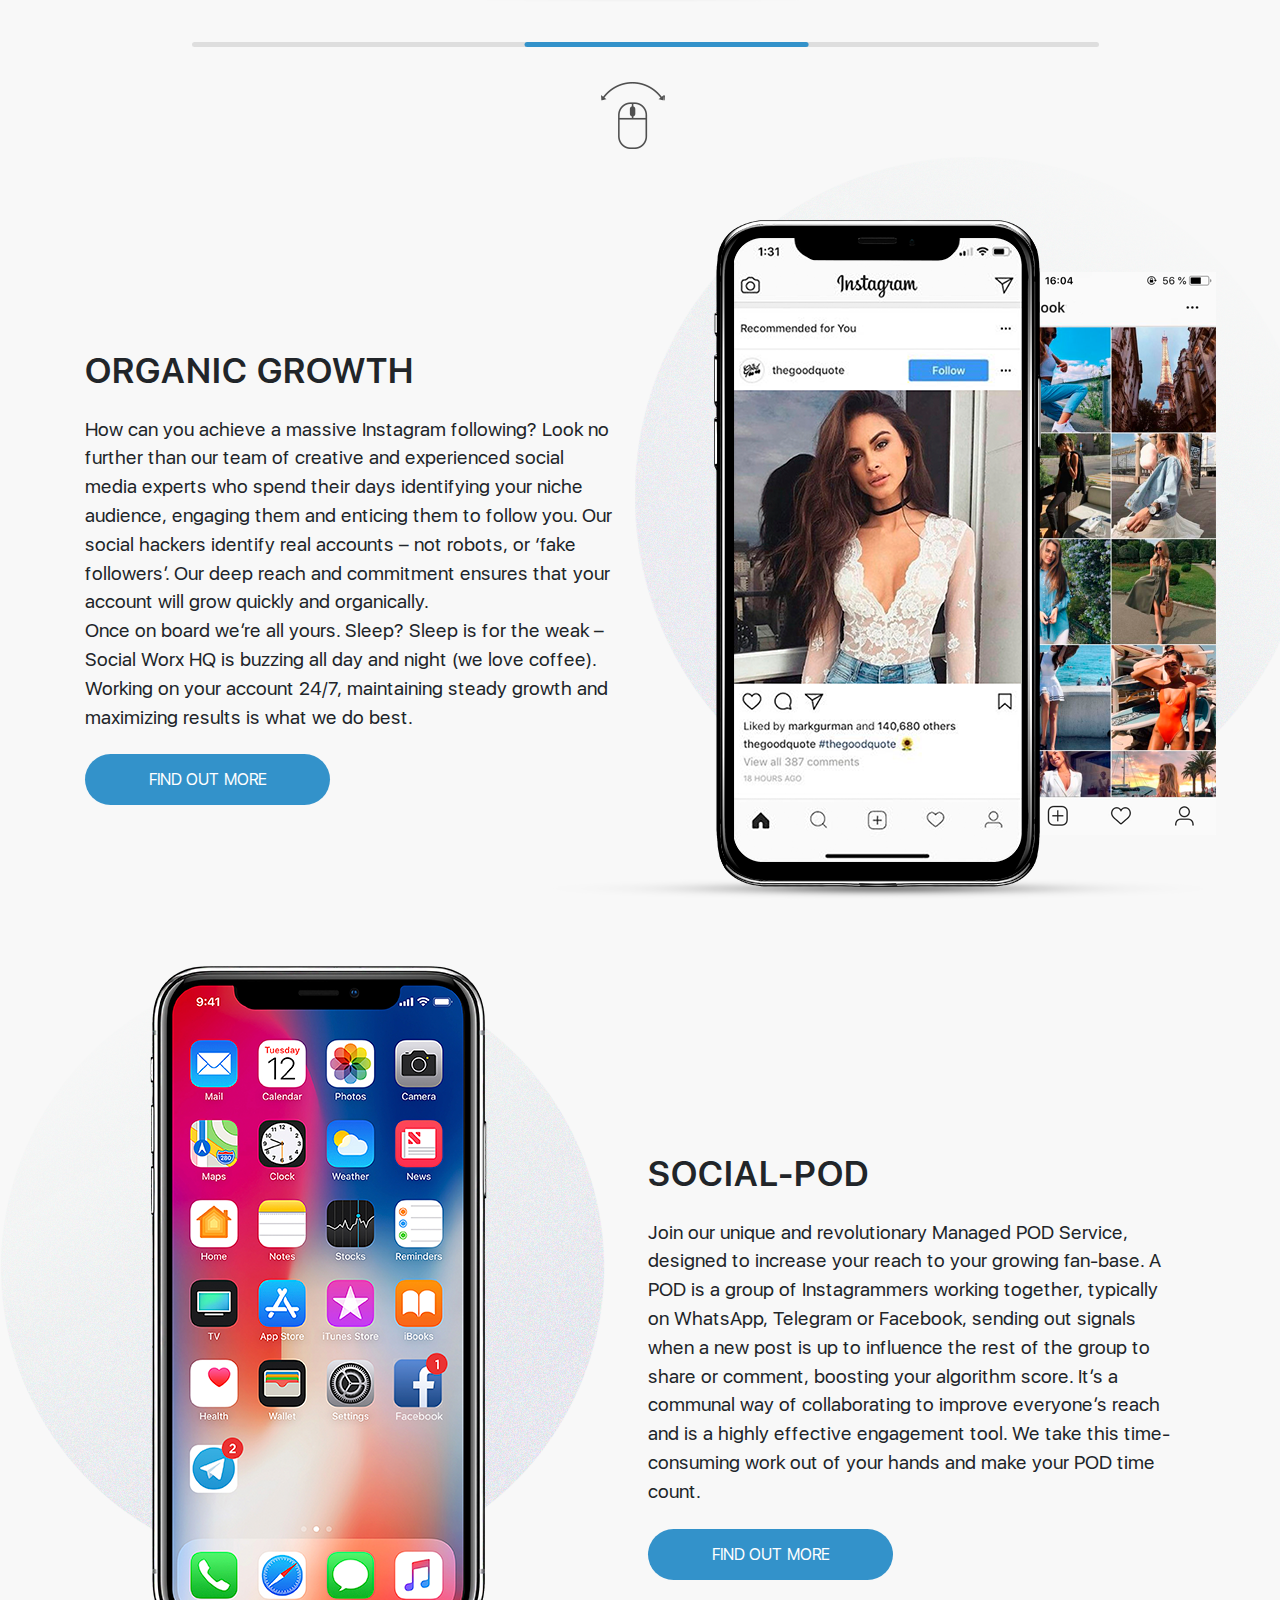
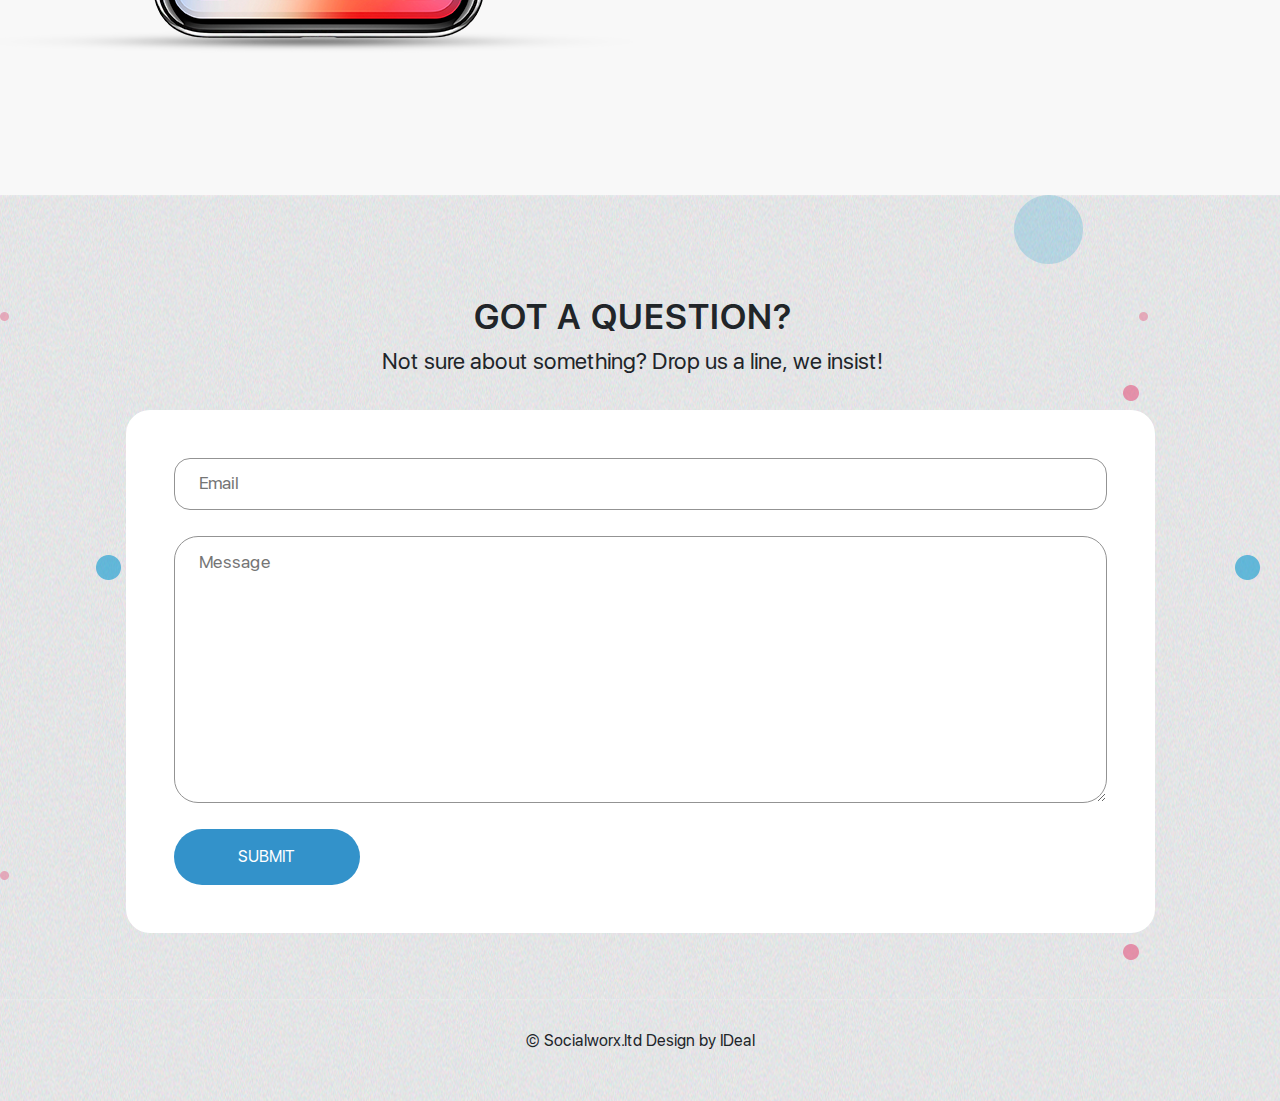
==== commit 64f41501: "pre final" ====
--- a/index.html
+++ b/index.html
@@ -5,7 +5,8 @@
         <meta charset="utf-8">
         <meta name="viewport" content="width=device-width,initial-scale=1">    
         <link rel="stylesheet" href="./css/bootstrap.min.css">
-        <link rel="stylesheet" href="./css/style.css"> 
+        <link rel="stylesheet" href="./css/swiper.min.css">          
+        <link rel="stylesheet" href="./css/style.css">
     </head>
     <body>
         <nav class="navbar navbar-expand-lg" id="mainNav">
@@ -183,6 +184,39 @@
             </div>
         </div>
     </section>
+    <section id="who-is" class="who-is">
+        <div class="row">            
+            <div class="col-lg-12 who-wrapper">
+                <h2>WHO IS IT FOR?</h2>
+                <img src="img/composed.png" alt="" class="phone">
+                <div class="insta-carousel swiper-container">
+                    <div class="carousel-wrapper swiper-wrapper">
+                            <div class="insta-c-item swiper-slide">
+                                    <img src="img/sl8.png" alt="">
+                            </div>
+                        <div class="insta-c-item swiper-slide">
+                            <img src="img/sl8.png" alt="">
+                        </div>                  
+                        <div class="insta-c-item swiper-slide">
+                                <img src="img/sl8.png" alt="">
+                        </div>
+                        <div class="insta-c-item swiper-slide">
+                                <img src="img/sl8.png" alt="">
+                        </div>
+                        <div class="insta-c-item swiper-slide">
+                                <img src="img/sl8.png" alt="">
+                        </div>
+                        <div class="insta-c-item swiper-slide">
+                                <img src="img/sl8.png" alt="">
+                        </div>
+                        
+                    </div>                        
+                    <div class="swiper-scrollbar"></div>       
+                </div>                
+                <div class="mouse center-block"></div>
+            </div>
+        </div>
+    </section>   
     <section id="organic-growth" class="organic-growth">
         <div class="container">
             <div class="row">
@@ -219,13 +253,15 @@
     <section id="questions" class="questions">
         <div class="container">
             <div class="row">
-                <h2>GOT A QUESTION?</h2>
-                <span class="questions-subtitle">Not sure about something? Drop us a line, we insist!</span>
-                <form action="" class="contact-form">
-                    <input type="email" name="email" id="email" placeholder="Email">
-                    <textarea name="message" id="message" cols="30" rows="10" placeholder="Message"></textarea>
-                    <input type="submit" class="insta-button" value="Submit">
-                </form>
+                <div class="col-lg-12">
+                        <h2>GOT A QUESTION?</h2>
+                        <span class="questions-subtitle">Not sure about something? Drop us a line, we insist!</span>
+                        <form action="" class="contact-form">
+                            <input type="email" name="email" id="email" placeholder="Email">
+                            <textarea name="message" id="message" cols="30" rows="10" placeholder="Message"></textarea>
+                            <input type="submit" class="insta-button" value="Submit">
+                        </form>
+                </div>                
             </div>
         </div>
         
@@ -235,7 +271,8 @@
     </section>
     
           <script src="./js/jquery-3.3.1.min.js"></script>
-          <script src="./js/bootstrap.min.js"></script>    
+          <script src="./js/bootstrap.min.js"></script> 
+          <script src="./js/swiper.min.js"></script>
           <script src="./js/script.js"></script>
     </body>
 </html>--- a/css/style.css
+++ b/css/style.css
@@ -79,6 +79,9 @@
   font-size: 18px;
   line-height: 1.5;
   margin-bottom: 20px; }
+
+.row {
+  margin-right: 0; }
 
 section {
   padding: 100px 0; }
@@ -378,6 +381,8 @@
     margin-right: 0.3rem; }
   #why .why-block {
     text-align: left; }
+    #why .why-block .why-icon {
+      margin-left: -2rem; }
     #why .why-block h2 {
       font-size: 1.3rem;
       margin-top: 1rem;
@@ -422,12 +427,14 @@
   padding-bottom: 3rem; }
   #questions #copyright {
     margin-top: 3rem; }
+  #questions .row div {
+    padding: 0 3rem; }
   #questions .contact-form {
-    padding: 2rem;
+    padding: 3rem;
     background-color: #fff;
     border-radius: 1.5rem;
     width: 100%;
-    margin: 2rem 6rem; }
+    margin: 0rem 0rem 3rem 0.5rem; }
     #questions .contact-form input[type="text"], #questions .contact-form input[type="email"] {
       padding: 0.8rem 1.5rem;
       display: block;
@@ -457,11 +464,59 @@
     font-family: SF UI Display Semibold,Helvetica,Arial,sans-serif;
     text-transform: uppercase;
     font-size: 2.2rem;
-    padding-bottom: 1rem; }
+    text-align: center; }
   #questions .questions-subtitle {
+    text-align: center;
     display: block;
     padding-bottom: 2rem;
-    font-size: 1.8rem; }
+    font-size: 1.4rem; }
+
+#who-is h2 {
+  font-family: SF UI Display Semibold,Helvetica,Arial,sans-serif;
+  text-transform: uppercase;
+  font-size: 2.2rem;
+  text-align: center; }
+
+#who-is .who-wrapper {
+  padding: 0; }
+  #who-is .who-wrapper .phone {
+    z-index: 2;
+    position: absolute;
+    left: 31%;
+    top: 5.7rem; }
+
+#who-is .insta-carousel {
+  margin-top: 4rem;
+  margin-bottom: 2rem; }
+  #who-is .insta-carousel .swiper-scrollbar {
+    position: relative;
+    width: 70%;
+    margin: 4rem auto 0 auto; }
+    #who-is .insta-carousel .swiper-scrollbar .swiper-scrollbar-drag {
+      background-color: #3392ca; }
+  #who-is .insta-carousel .insta-c-item {
+    display: inline-block;
+    z-index: 1; }
+
+#who-is .slider-control {
+  background-color: #d9d9d9;
+  padding: 0.1rem 0;
+  width: 80%;
+  position: relative;
+  margin: 0 auto; }
+  #who-is .slider-control .current {
+    background-color: #3392ca;
+    padding: 0.1rem 0;
+    position: absolute;
+    left: 40%;
+    top: 0;
+    width: 20%; }
+
+#who-is .mouse {
+  background: url("../img/mouse.png");
+  width: 4rem;
+  height: 4.2rem;
+  margin: 0rem auto; }
 
 @media (min-width: 992px) {
   #mainNav {
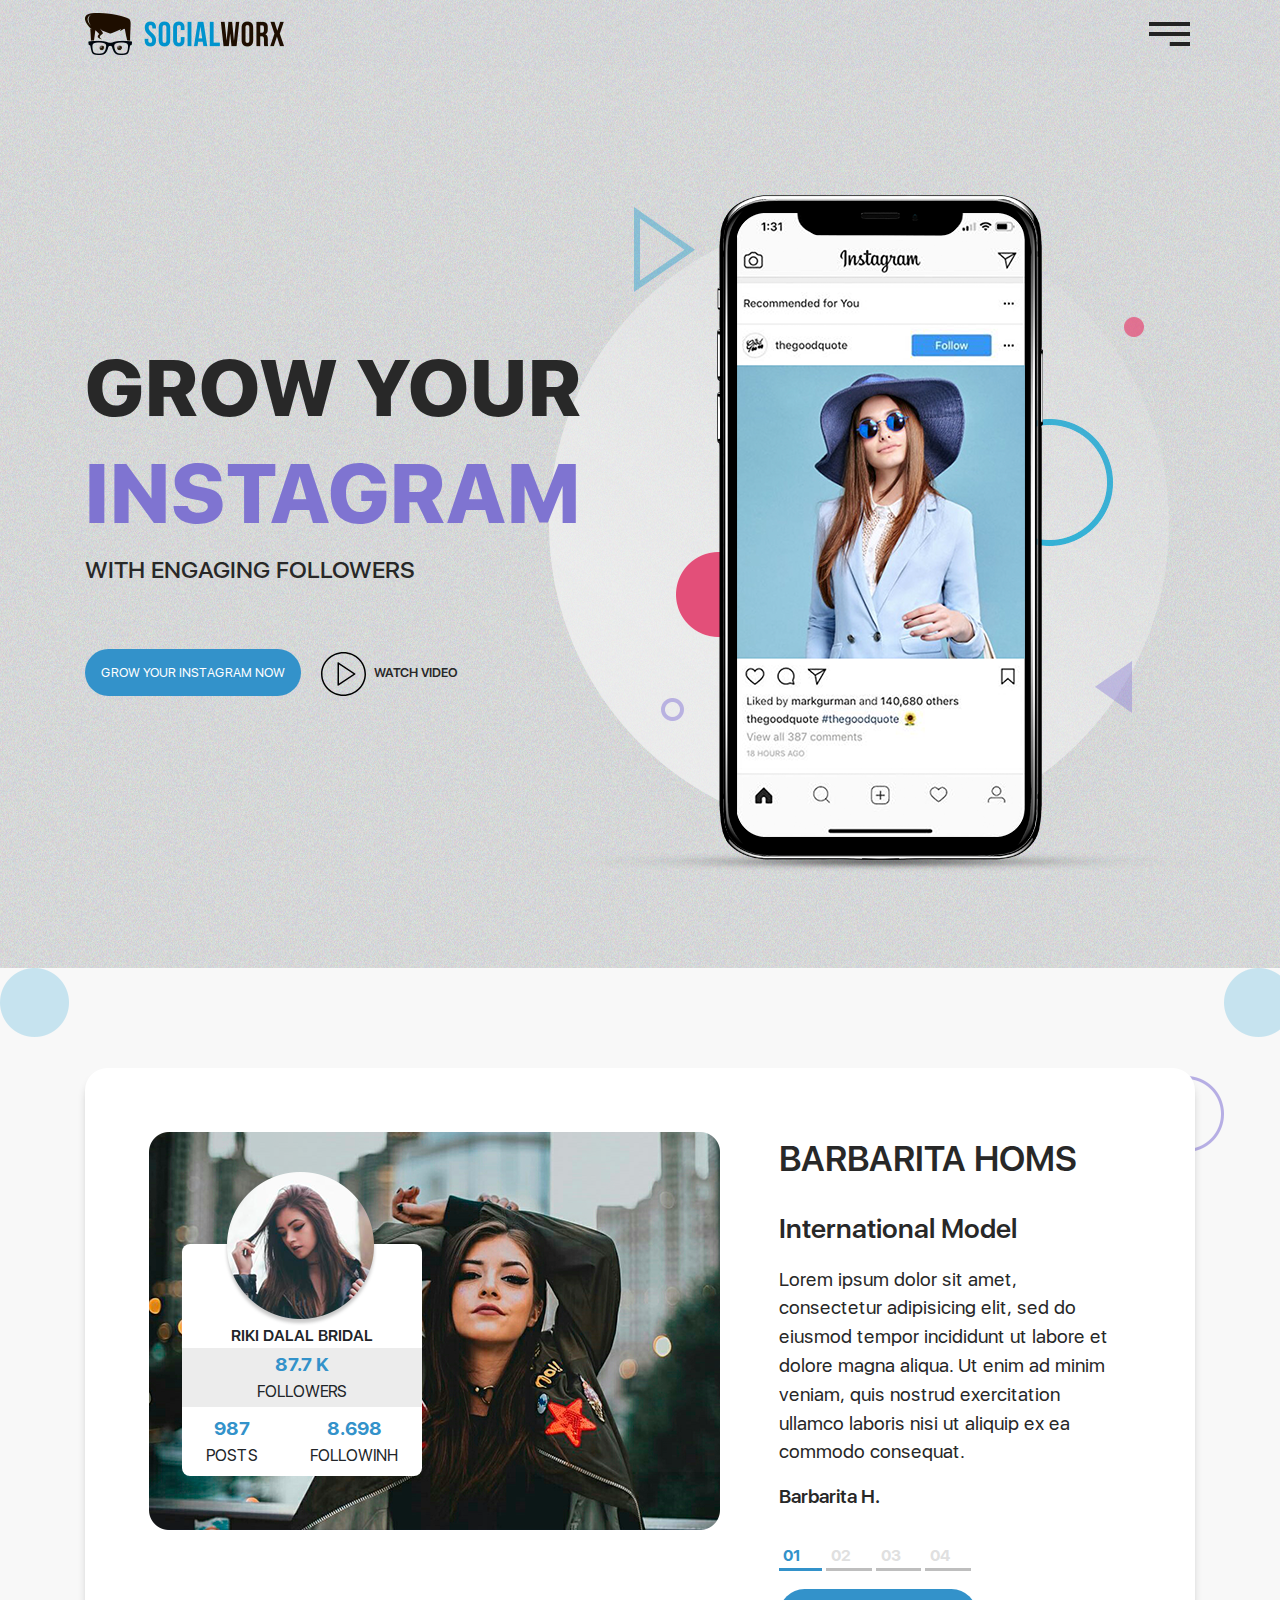
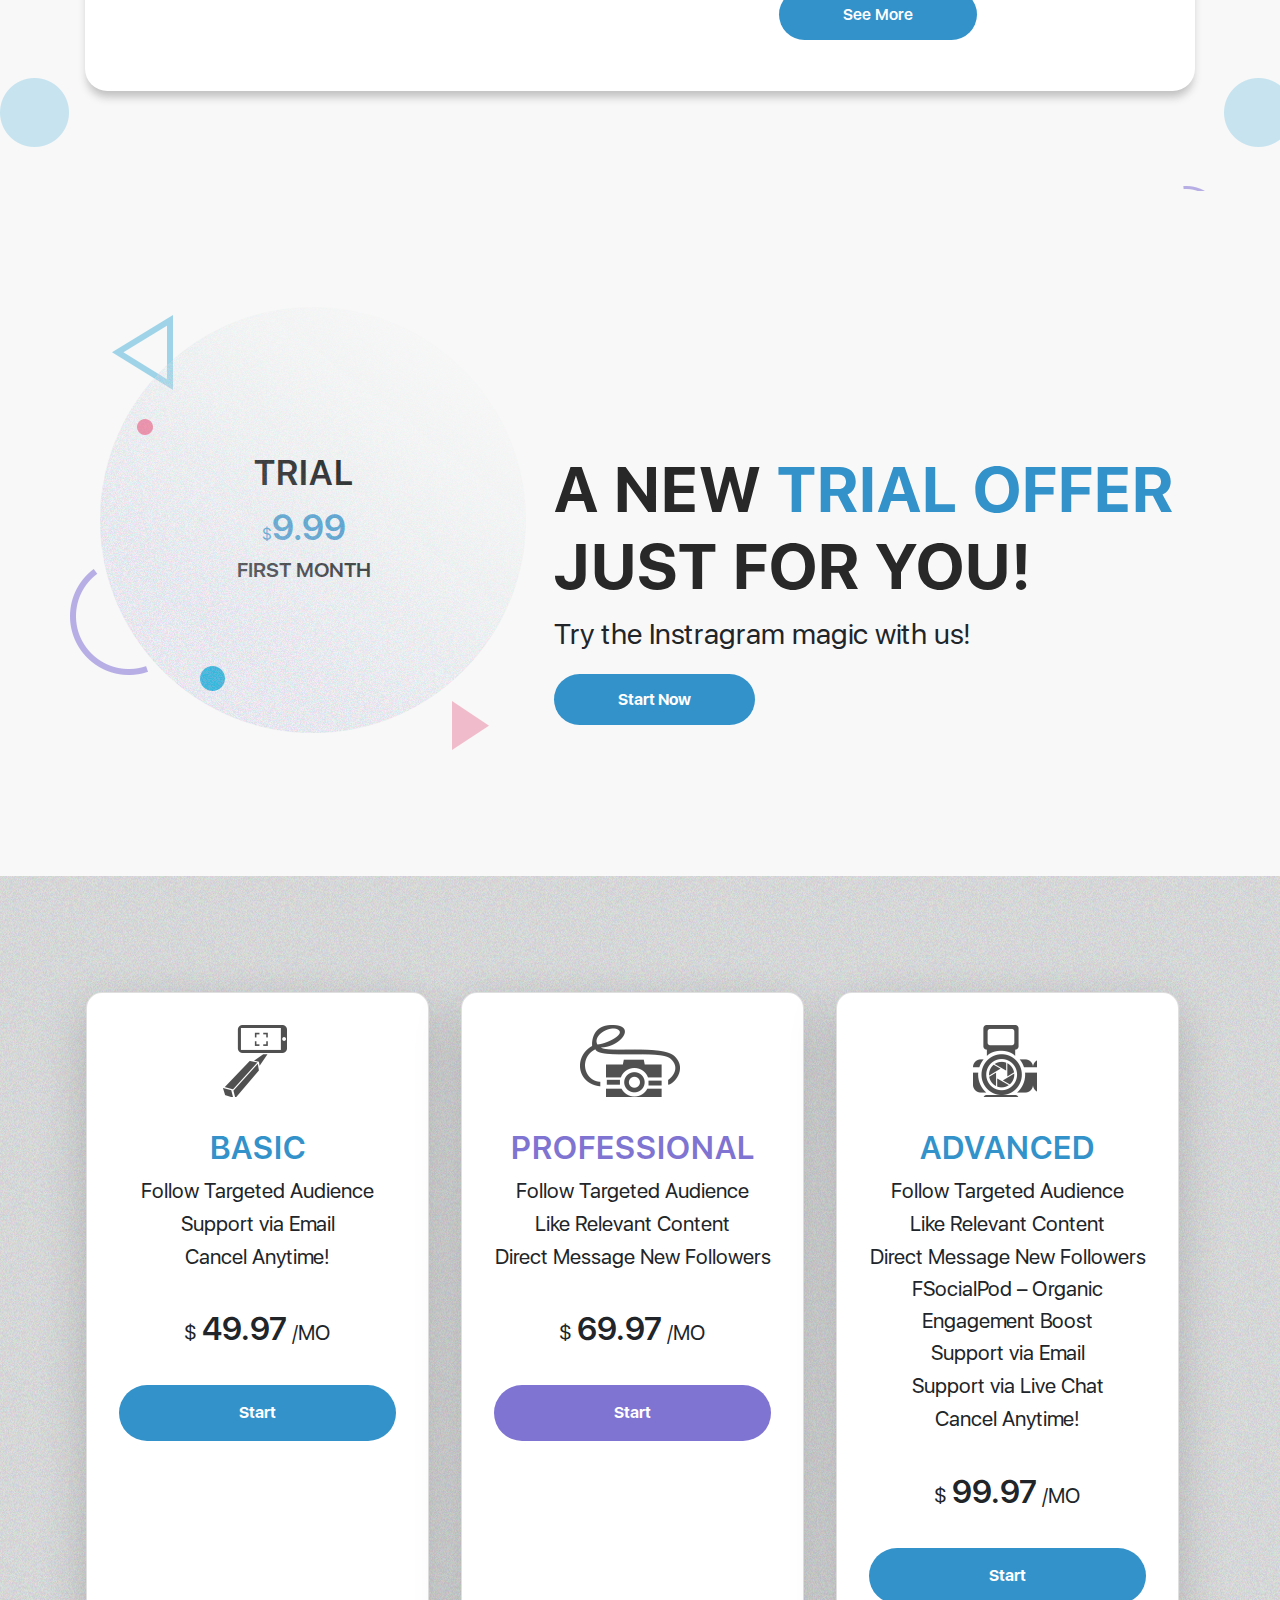
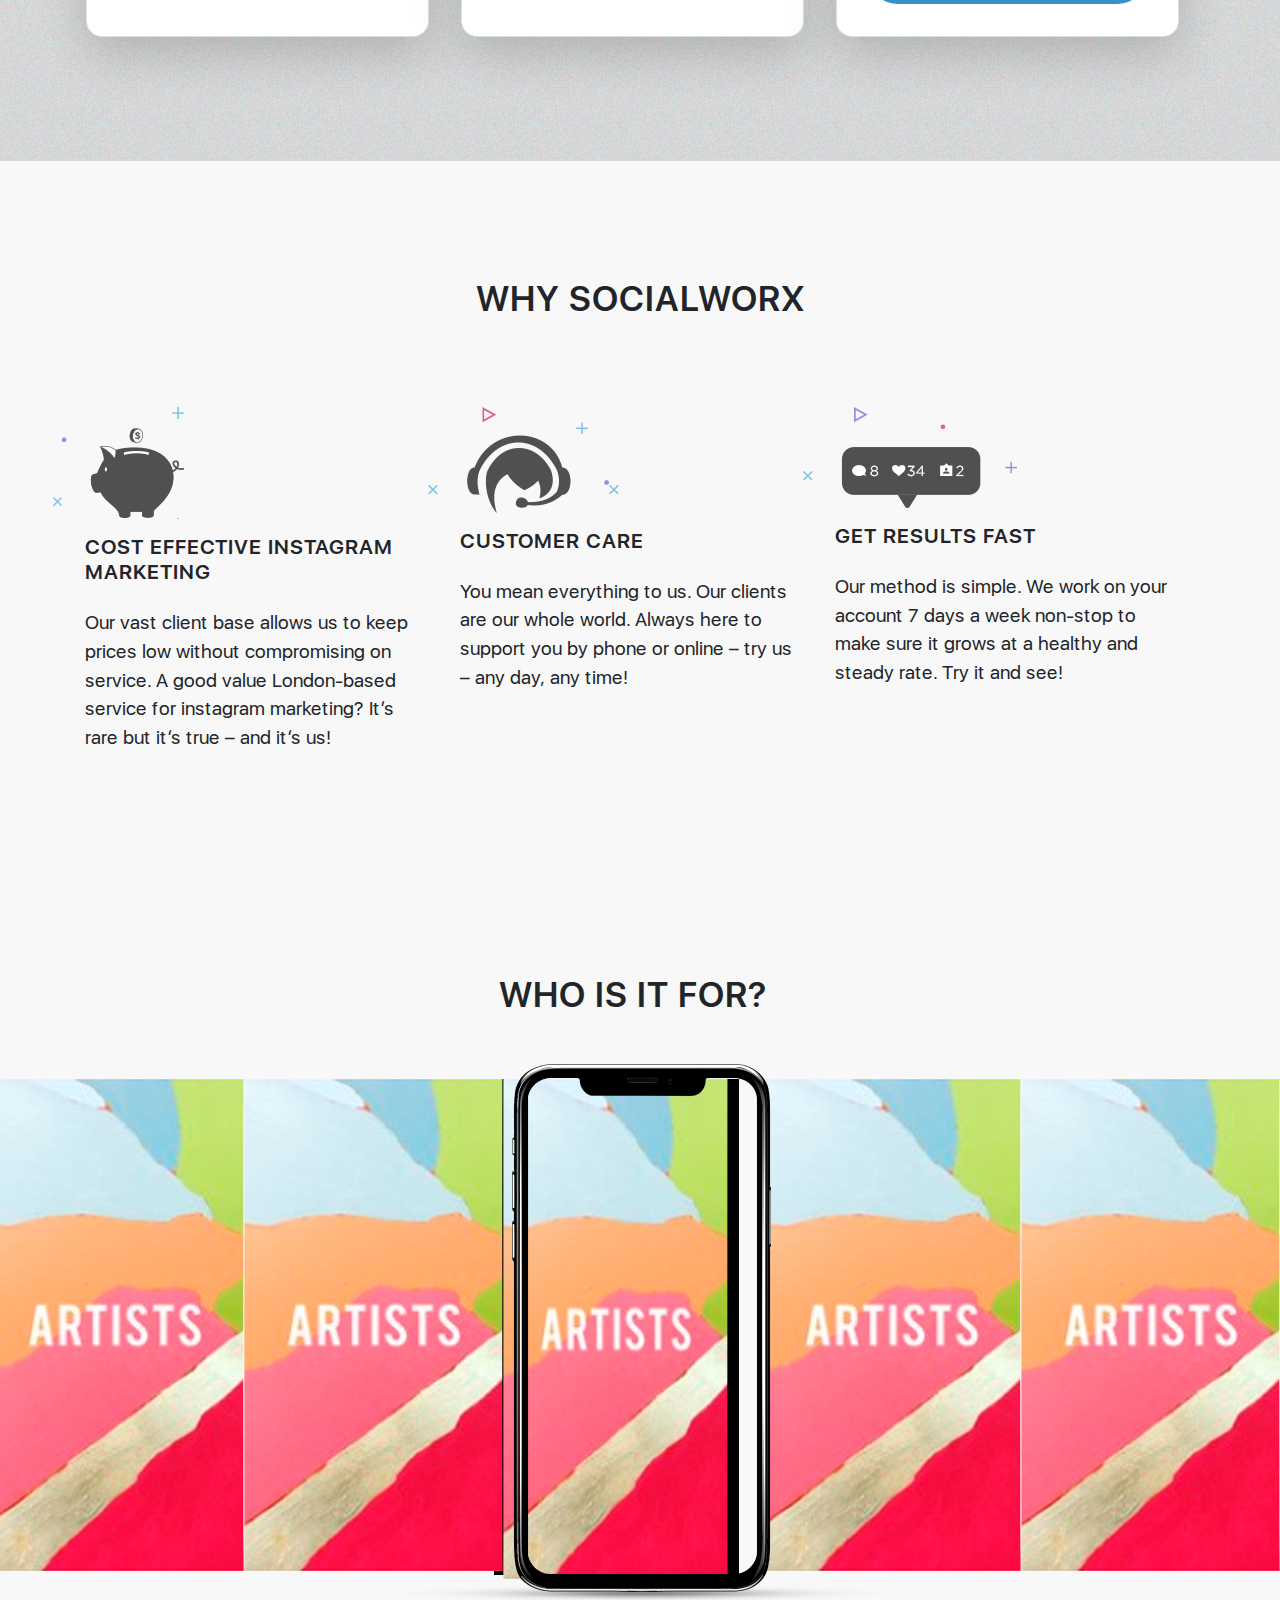
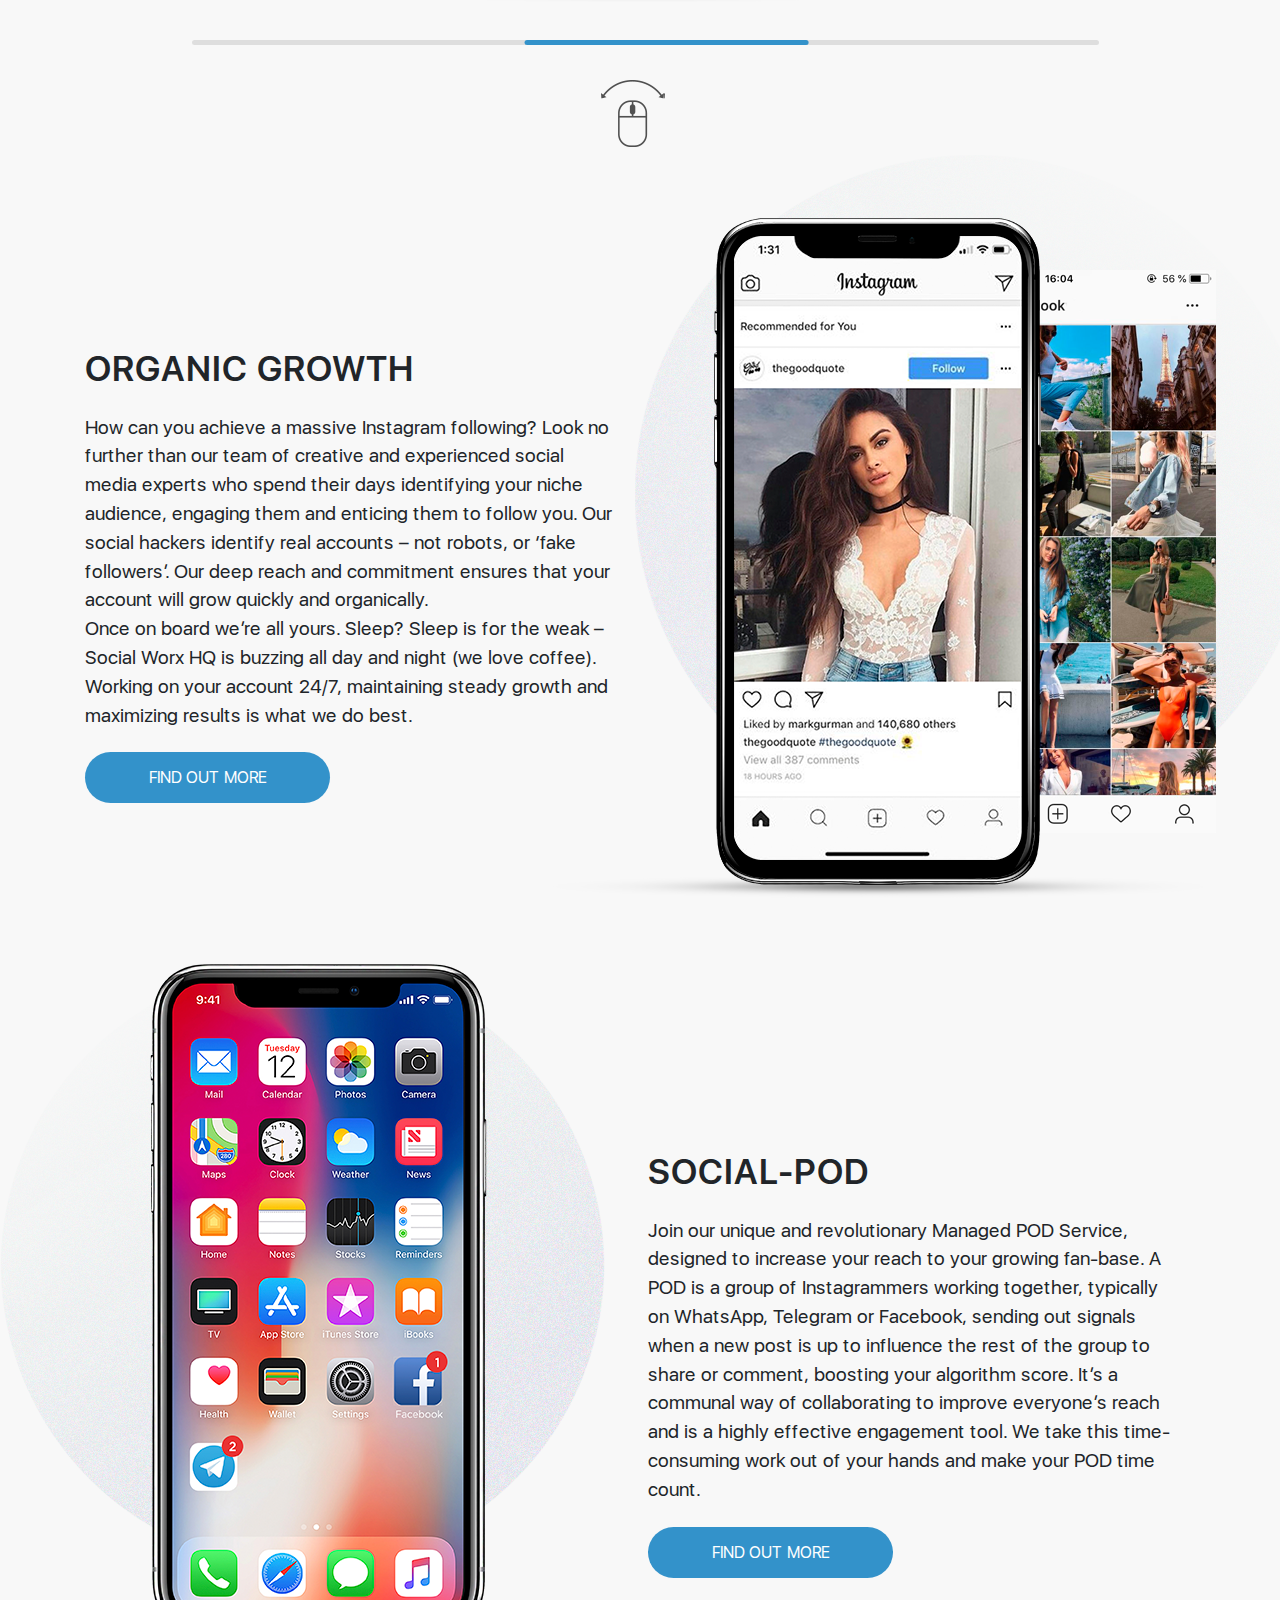
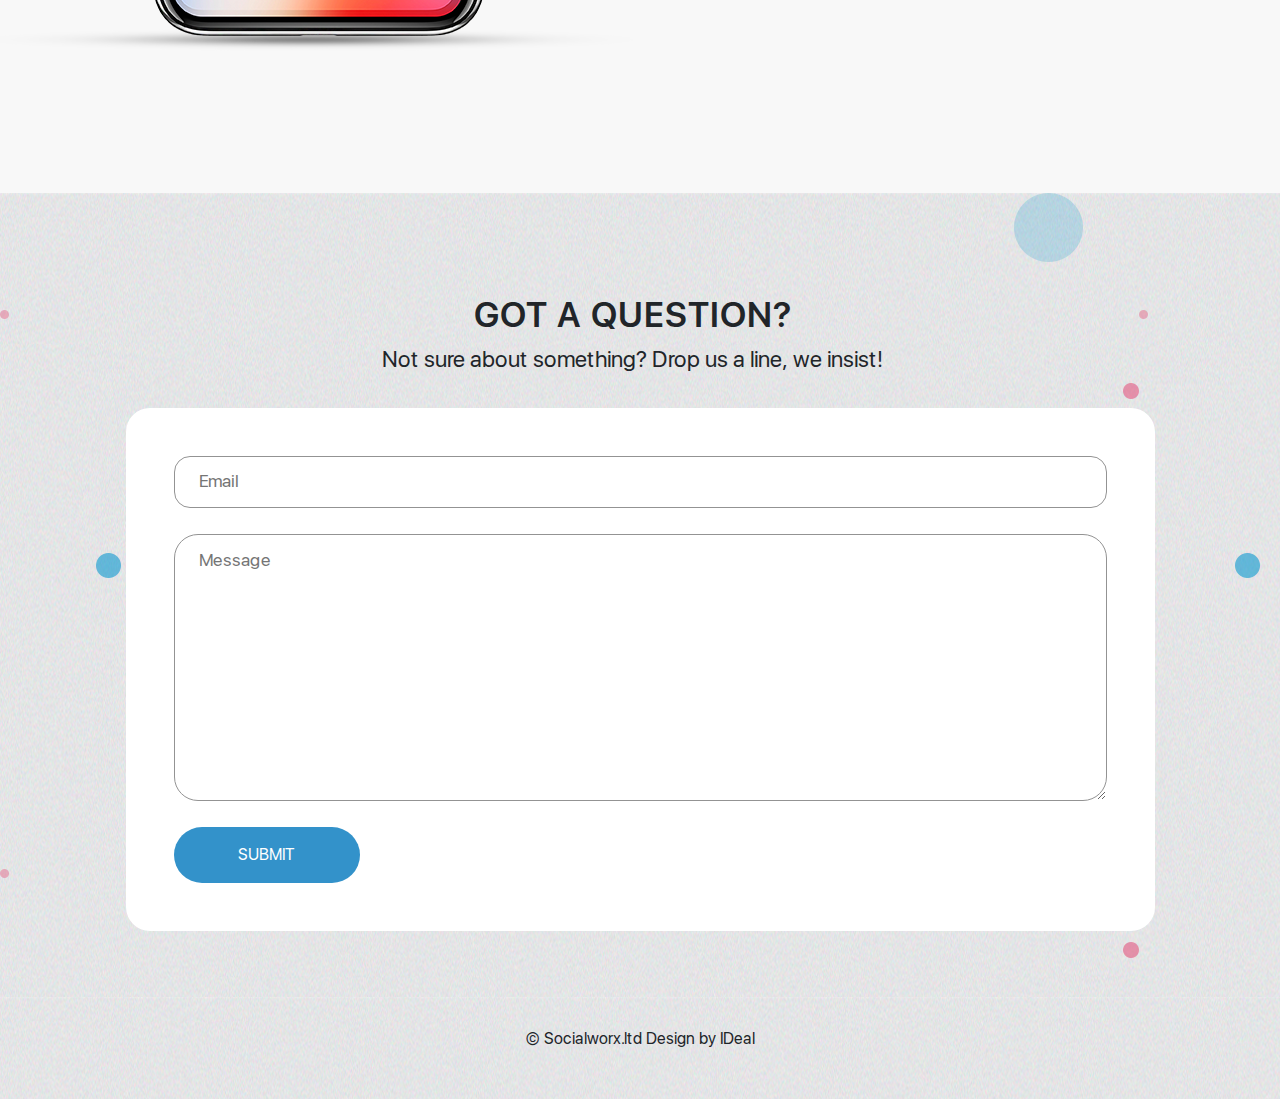
==== commit 44d8fb56: "prefinal commit" ====
--- a/index.html
+++ b/index.html
@@ -187,8 +187,10 @@
     <section id="who-is" class="who-is">
         <div class="row">            
             <div class="col-lg-12 who-wrapper">
-                <h2>WHO IS IT FOR?</h2>
-                <img src="img/composed.png" alt="" class="phone">
+                <h2>WHO IS IT FOR?</h2>                
+                <img src="img/composed.png" alt="" class="phone">             
+                
+                <span id="iphonebg"></span>
                 <div class="insta-carousel swiper-container">
                     <div class="carousel-wrapper swiper-wrapper">
                             <div class="insta-c-item swiper-slide">
--- a/css/style.css
+++ b/css/style.css
@@ -477,17 +477,31 @@
   font-size: 2.2rem;
   text-align: center; }
 
+#who-is #iphonebg {
+  position: absolute;
+  left: 39.3%;
+  top: 6.6rem;
+  background-color: #000;
+  width: 245px;
+  height: 496px;
+  z-index: 1; }
+
 #who-is .who-wrapper {
   padding: 0; }
   #who-is .who-wrapper .phone {
-    z-index: 2;
+    z-index: 4;
     position: absolute;
     left: 31%;
     top: 5.7rem; }
+    #who-is .who-wrapper .phone img {
+      z-index: 3; }
 
 #who-is .insta-carousel {
   margin-top: 4rem;
   margin-bottom: 2rem; }
+  #who-is .insta-carousel .swiper-slide-active img {
+    width: 225px;
+    height: 500px; }
   #who-is .insta-carousel .swiper-scrollbar {
     position: relative;
     width: 70%;
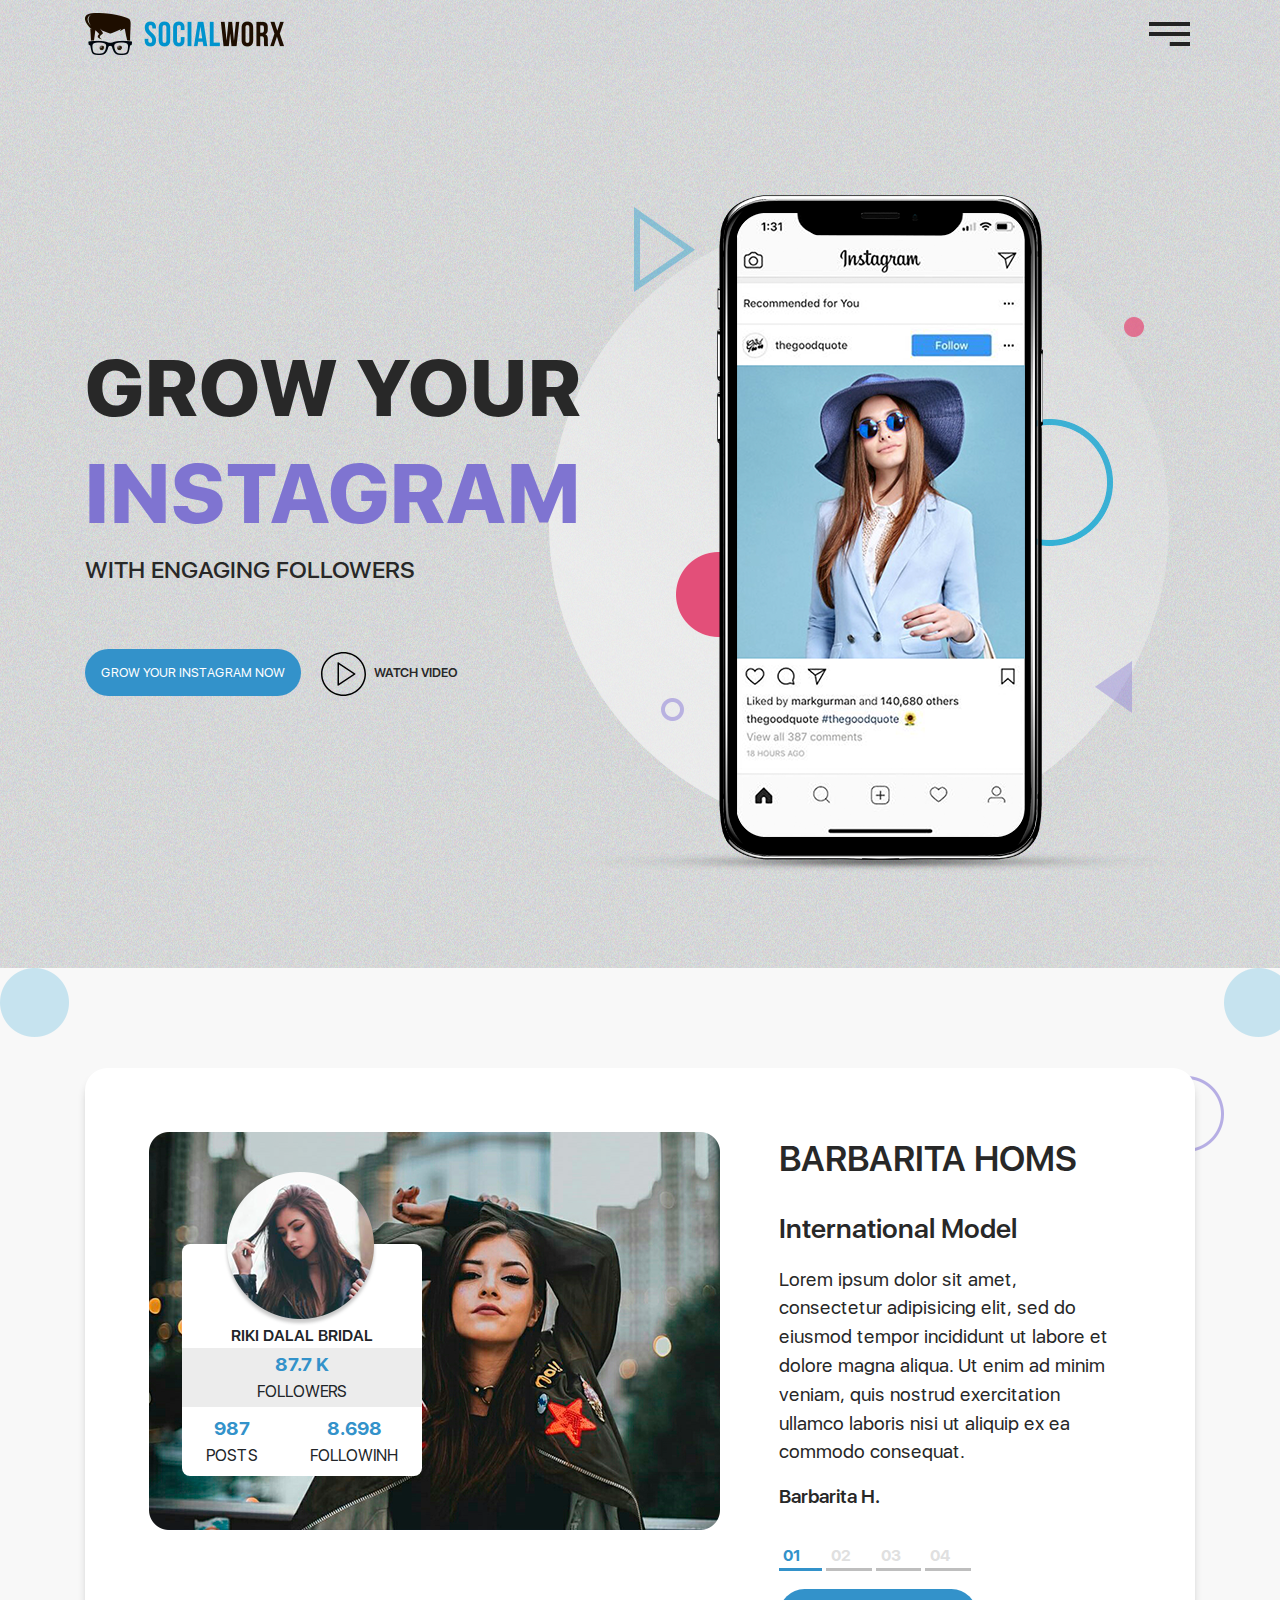
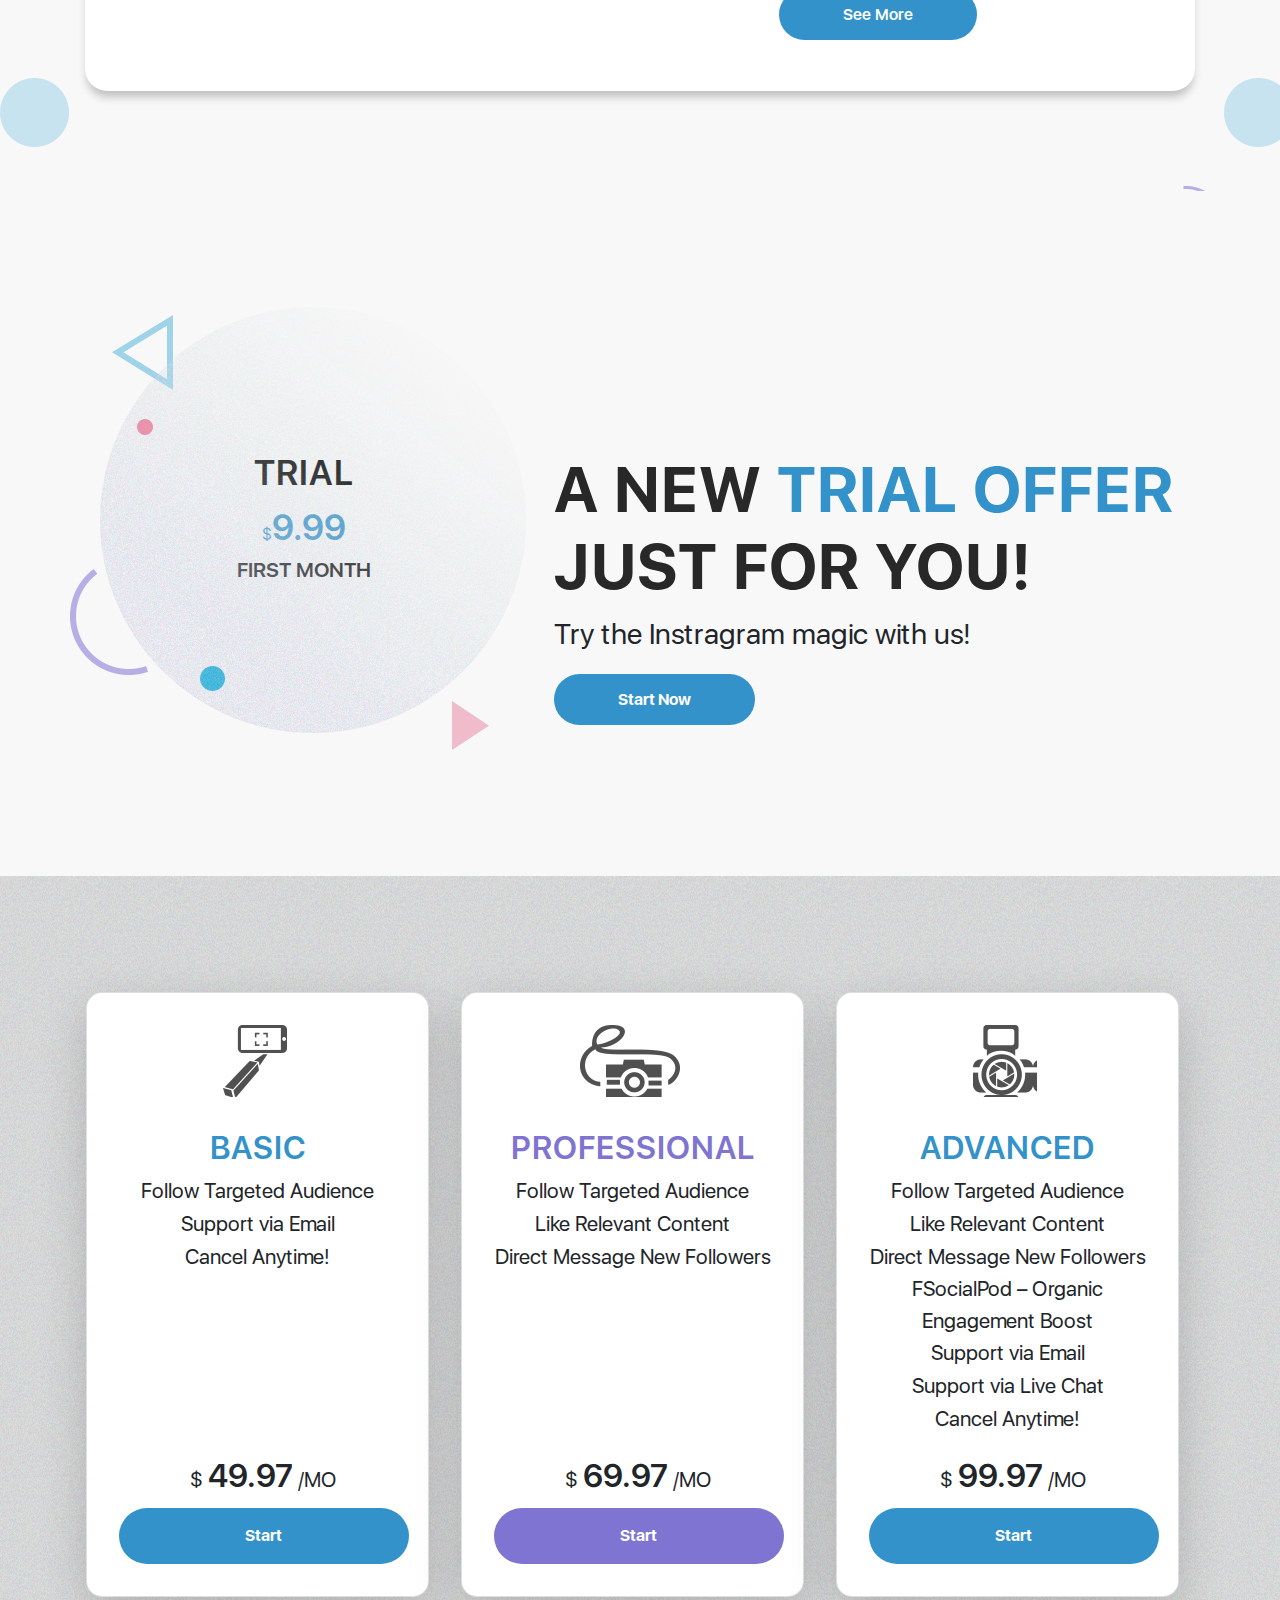
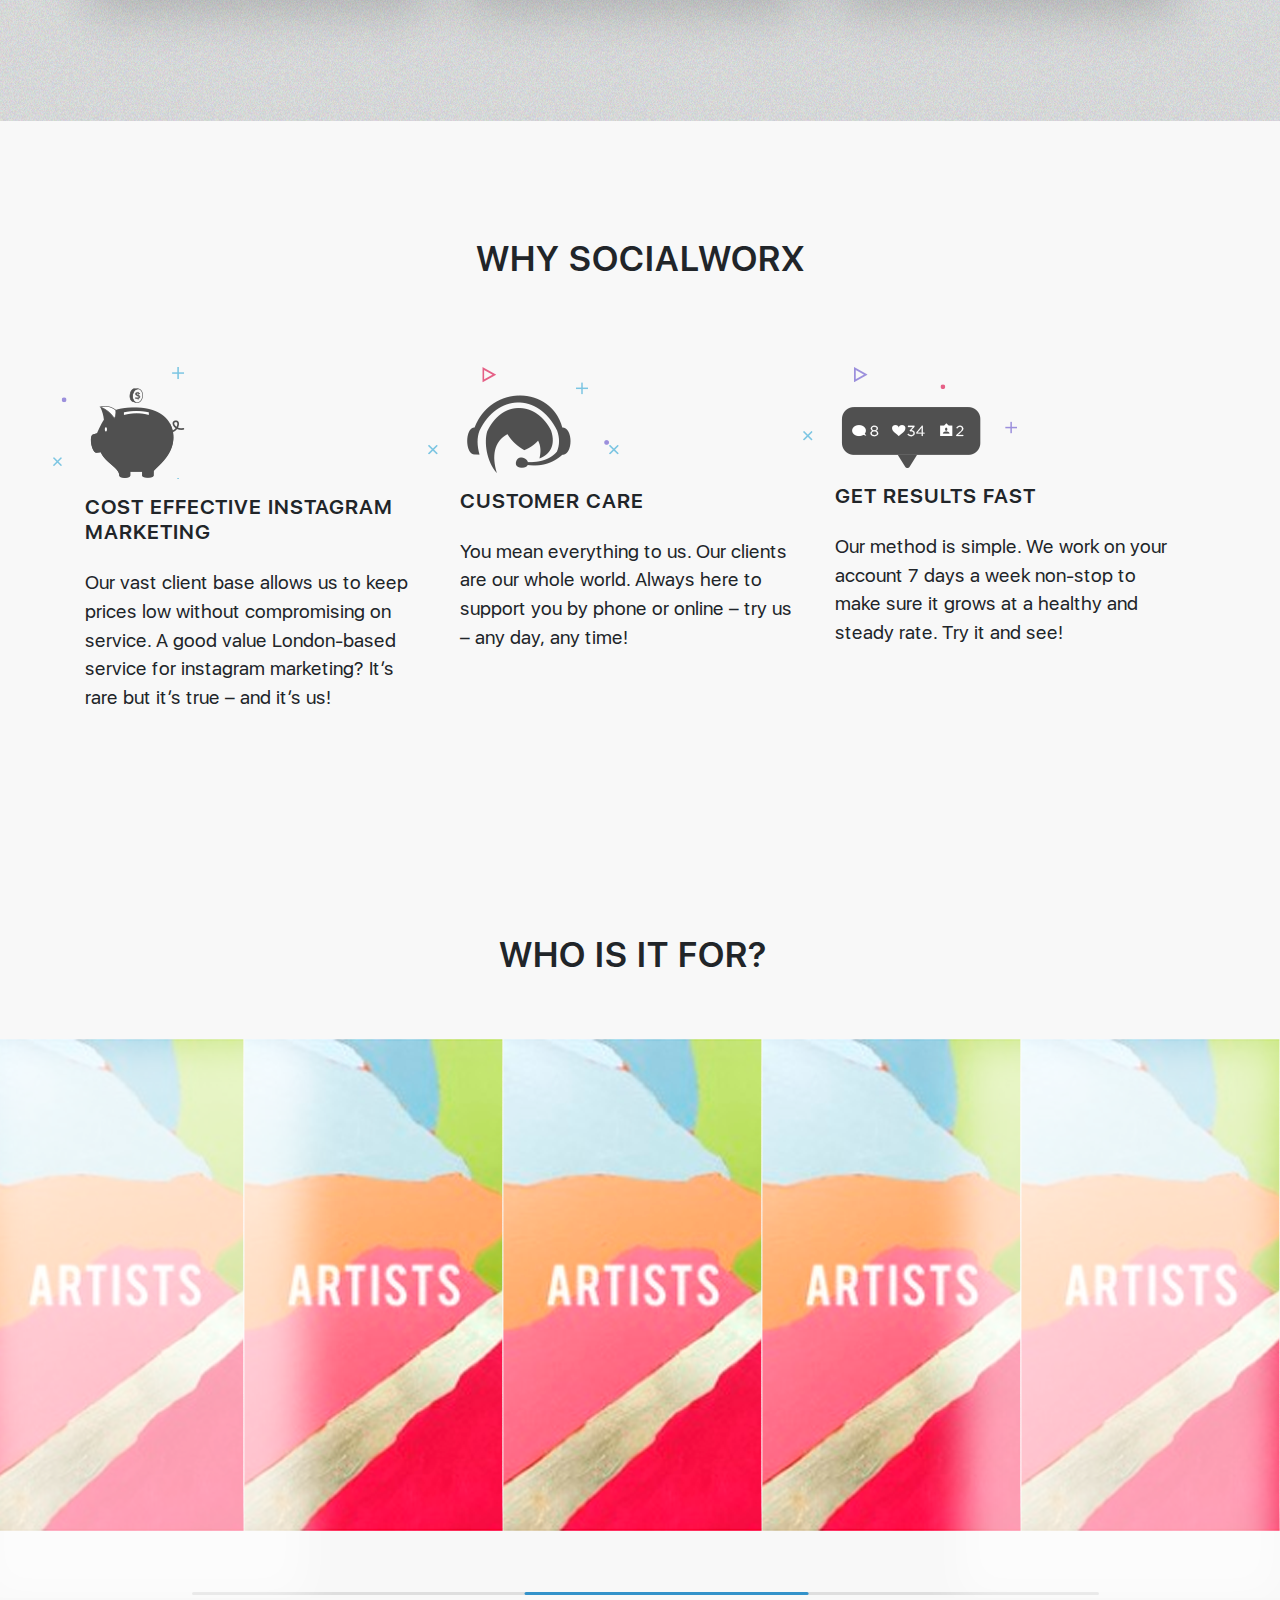
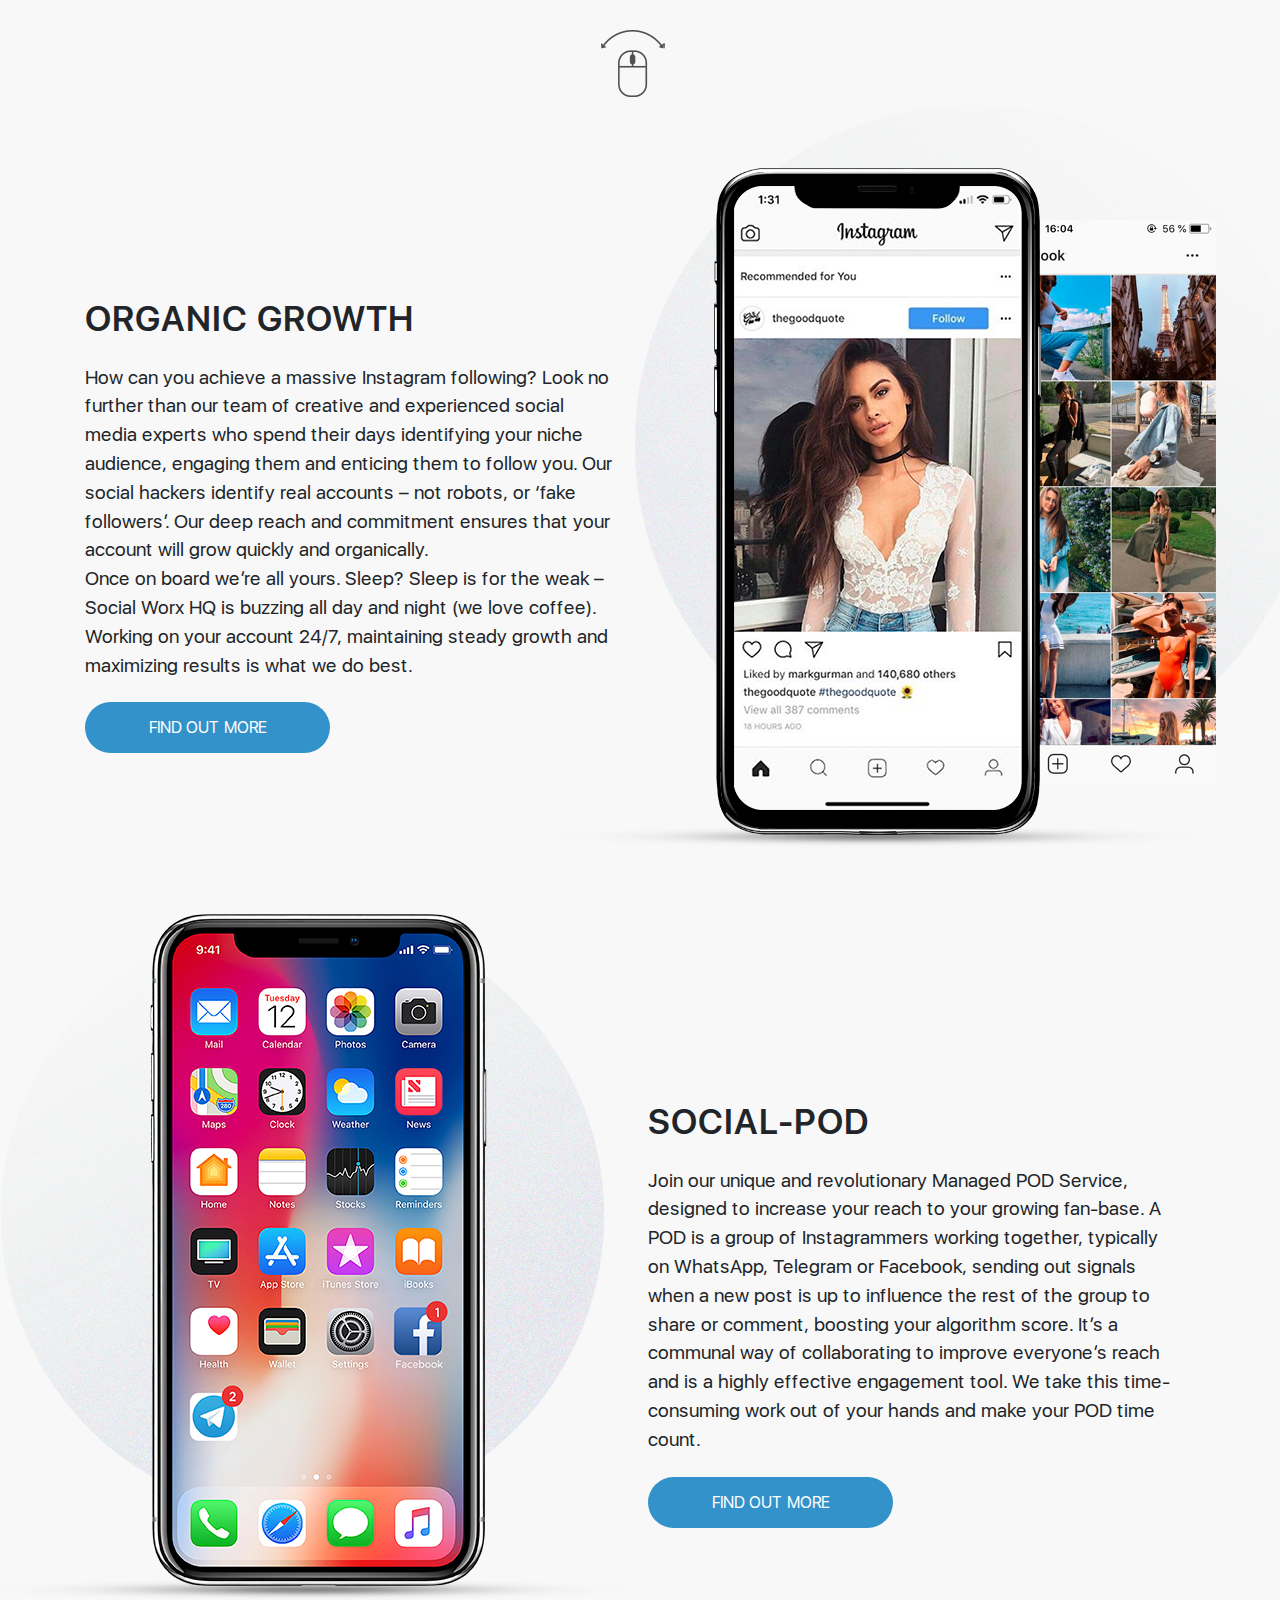
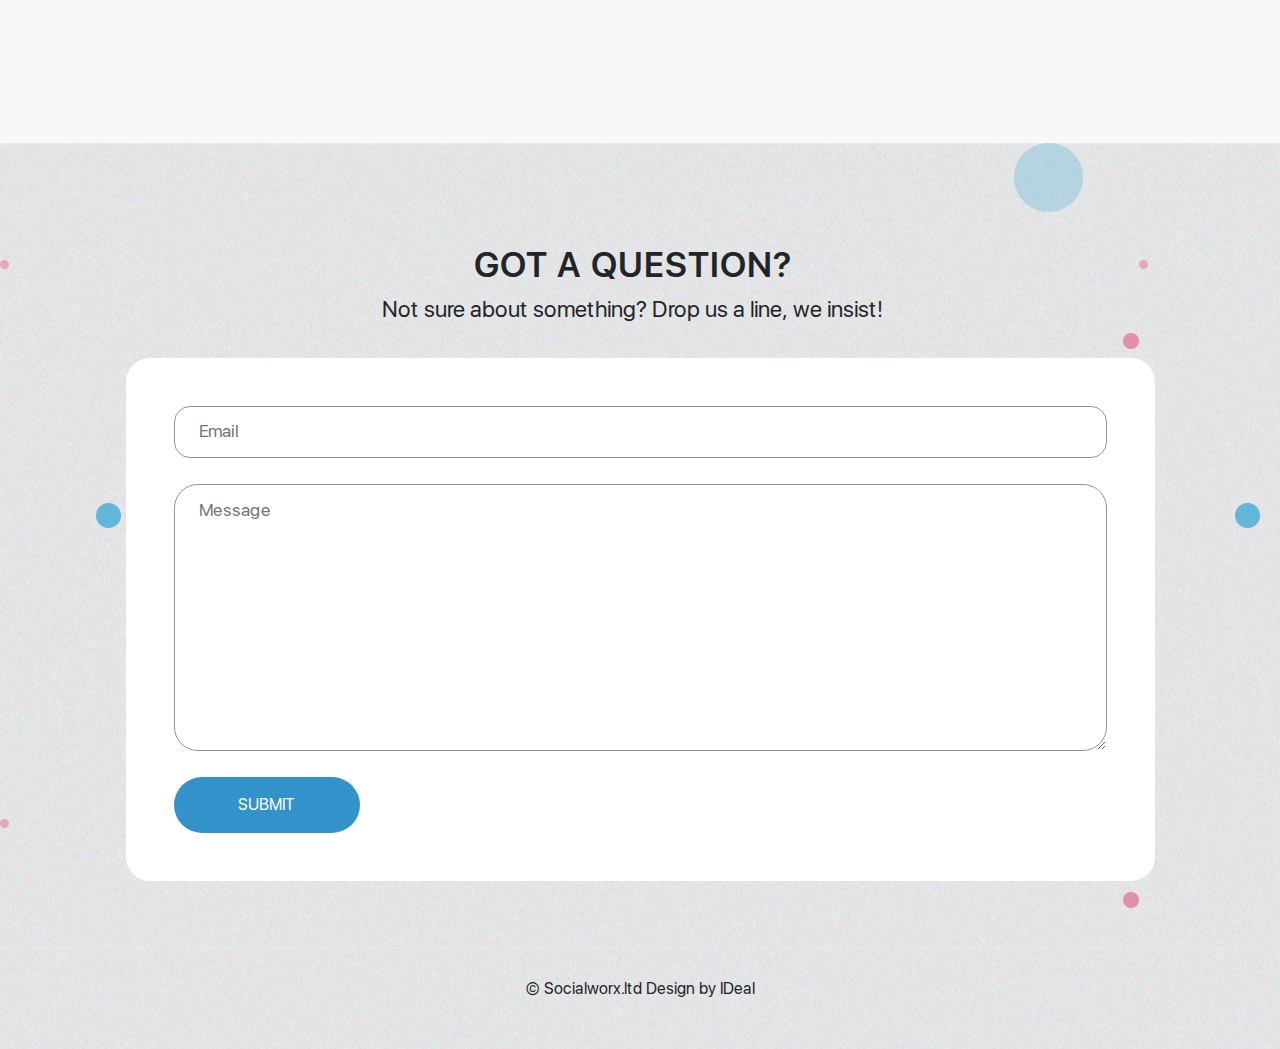
==== commit cd98fb51: "Added faq page" ====
--- a/index.html
+++ b/index.html
@@ -11,7 +11,7 @@
     <body>
         <nav class="navbar navbar-expand-lg" id="mainNav">
             <div class="container">
-                      <a class="navbar-brand" href="#page-top"><img src="img/logo.png"/></a>
+                      <a class="navbar-brand" href="/"><img src="img/logo.png"/></a>
                       <a href="#" class="navbar-toggler-right">
                          <i class="h_menu_icon"></i>
                       </a>                      
@@ -122,10 +122,11 @@
                             <p>Follow Targeted Audience</p>
                             <p>Support via Email</p>
                             <p>Cancel Anytime!</p>
-                            
+                            <div class="prcing">                            
                             <p class="cost">$ <span class="number">49.97</span> /MO</p>
 
                             <a href="#start" class="insta-button">Start</a>
+                            </div>
                         </div>
                         <div class="card mb-4 price-block price-pro shadow-lg">
                                 <span class="price-icon">
@@ -135,10 +136,11 @@
                                     <p>Follow Targeted Audience</p>
                                     <p>Like Relevant Content</p>
                                     <p>Direct Message New Followers</p>
-                                    
+                                    <div class="prcing">
                                     <p class="cost">$ <span class="number">69.97</span> /MO</p>
         
                                     <a href="#start" class="insta-button">Start</a>
+                                    </div>
                         </div>
                         <div class="card mb-4 price-block shadow-lg">
                                 <span class="price-icon">
@@ -152,10 +154,11 @@
                                     <p>Support via Email</p>
                                     <p>Support via Live Chat</p>
                                     <p>Cancel Anytime!</p>
-                                    
+                                    <div class="prcing">
                                     <p class="cost">$ <span class="number">99.97</span> /MO</p>
         
                                     <a href="#start" class="insta-button">Start</a>
+                                    </div>
                         </div>
                 </div>
             </div>
@@ -190,8 +193,10 @@
                 <h2>WHO IS IT FOR?</h2>                
                 <img src="img/composed.png" alt="" class="phone">             
                 
-                <span id="iphonebg"></span>
+               
                 <div class="insta-carousel swiper-container">
+                    <span class="leftblur"></span>
+                    <span class="rightblur"></span>
                     <div class="carousel-wrapper swiper-wrapper">
                             <div class="insta-c-item swiper-slide">
                                     <img src="img/sl8.png" alt="">
@@ -212,7 +217,7 @@
                                 <img src="img/sl8.png" alt="">
                         </div>
                         
-                    </div>                        
+                    </div>                                            
                     <div class="swiper-scrollbar"></div>       
                 </div>                
                 <div class="mouse center-block"></div>
--- a/css/style.css
+++ b/css/style.css
@@ -1,3 +1,4 @@
+@charset "UTF-8";
 /*-----------Bg images-------------*/
 /*-----------Font colors-----------*/
 /*------------Bg colors-----------*/
@@ -96,6 +97,14 @@
   vertical-align: middle;
   margin-right: 0.3rem; }
 
+i.member {
+  background: url("../img/signup.png");
+  display: inline-block;
+  height: 16px;
+  width: 13px;
+  vertical-align: middle;
+  margin-right: 0.3rem; }
+
 i.h_menu_icon {
   background: url("../img/menu.png");
   display: inline-block;
@@ -116,9 +125,22 @@
   color: #fff;
   border-radius: 1.8rem;
   text-decoration: none;
-  white-space: nowrap; }
+  white-space: nowrap;
+  -webkit-transition: all .35s;
+  -o-transition: all .35s;
+  transition: all .35s; }
   .insta-button:hover {
     background-color: #287eb1; }
+
+#signup_link {
+  text-transform: uppercase;
+  color: #000;
+  text-decoration: none;
+  font-family: SF UI Display Semibold,Helvetica,Arial,sans-serif;
+  font-size: 1.2rem;
+  margin-right: 3rem; }
+  #signup_link:hover {
+    color: #7b7777; }
 
 #mainNav {
   border-color: rgba(34, 34, 34, 0.05);
@@ -298,9 +320,15 @@
     border-radius: 1rem;
     text-align: center;
     padding: 2rem;
-    margin: 1rem; }
+    margin: 1rem;
+    padding-bottom: 10rem; }
+    #pricing .price-block .prcing {
+      position: absolute;
+      bottom: 2rem;
+      width: 85%; }
     #pricing .price-block .insta-button {
       text-decoration: none;
+      display: block;
       font-family: SF UI Display Bold,Helvetica,Arial,sans-serif; }
       #pricing .price-block .insta-button:hover {
         color: #fff; }
@@ -314,7 +342,7 @@
       margin-top: 0;
       margin-bottom: 0.1rem; }
     #pricing .price-block p.cost {
-      margin-bottom: 2rem;
+      margin-bottom: 0.5rem;
       margin-top: 2rem; }
       #pricing .price-block p.cost .number {
         font-family: SF UI Display Semibold,Helvetica,Arial,sans-serif;
@@ -486,26 +514,45 @@
   height: 496px;
   z-index: 1; }
 
+#who-is .leftblur {
+  width: 20rem;
+  height: 100%;
+  left: 0;
+  position: absolute;
+  background-color: #ffffff99;
+  z-index: 55;
+  -webkit-filter: blur(20px);
+  filter: blur(20px); }
+
+#who-is .rightblur {
+  width: 20rem;
+  height: 100%;
+  position: absolute;
+  right: 0;
+  background-color: #ffffff99;
+  z-index: 55;
+  -webkit-filter: blur(20px);
+  filter: blur(20px); }
+
 #who-is .who-wrapper {
   padding: 0; }
   #who-is .who-wrapper .phone {
     z-index: 4;
     position: absolute;
     left: 31%;
-    top: 5.7rem; }
+    top: 5.7rem;
+    display: none; }
     #who-is .who-wrapper .phone img {
       z-index: 3; }
 
 #who-is .insta-carousel {
   margin-top: 4rem;
   margin-bottom: 2rem; }
-  #who-is .insta-carousel .swiper-slide-active img {
-    width: 225px;
-    height: 500px; }
   #who-is .insta-carousel .swiper-scrollbar {
     position: relative;
     width: 70%;
-    margin: 4rem auto 0 auto; }
+    margin: 4rem auto 0 auto;
+    height: 3px; }
     #who-is .insta-carousel .swiper-scrollbar .swiper-scrollbar-drag {
       background-color: #3392ca; }
   #who-is .insta-carousel .insta-c-item {
@@ -531,6 +578,39 @@
   width: 4rem;
   height: 4.2rem;
   margin: 0rem auto; }
+
+.reviews-list {
+  list-style-type: none;
+  -webkit-padding-start: 0;
+  padding-inline-start: 0; }
+  .reviews-list li {
+    padding-bottom: 1rem; }
+    .reviews-list li::before {
+      content: "•";
+      color: #c65077;
+      display: inline-block;
+      position: relative;
+      float: left !important;
+      margin-right: 1rem;
+      font-size: 3rem;
+      text-align: center;
+      vertical-align: top;
+      margin-top: -1rem; }
+  .reviews-list h2 {
+    font-family: SF UI Display Semibold,Helvetica,Arial,sans-serif;
+    font-size: 2.2rem;
+    text-align: left; }
+  .reviews-list p {
+    font-family: Montserrat-Italic,sans-serif;
+    font-style: italic;
+    font-size: 1.5rem;
+    text-align: left;
+    padding-left: 4rem;
+    padding-top: 0.5rem;
+    color: #282828; }
+
+#page-header {
+  font-size: 7rem; }
 
 @media (min-width: 992px) {
   #mainNav {
